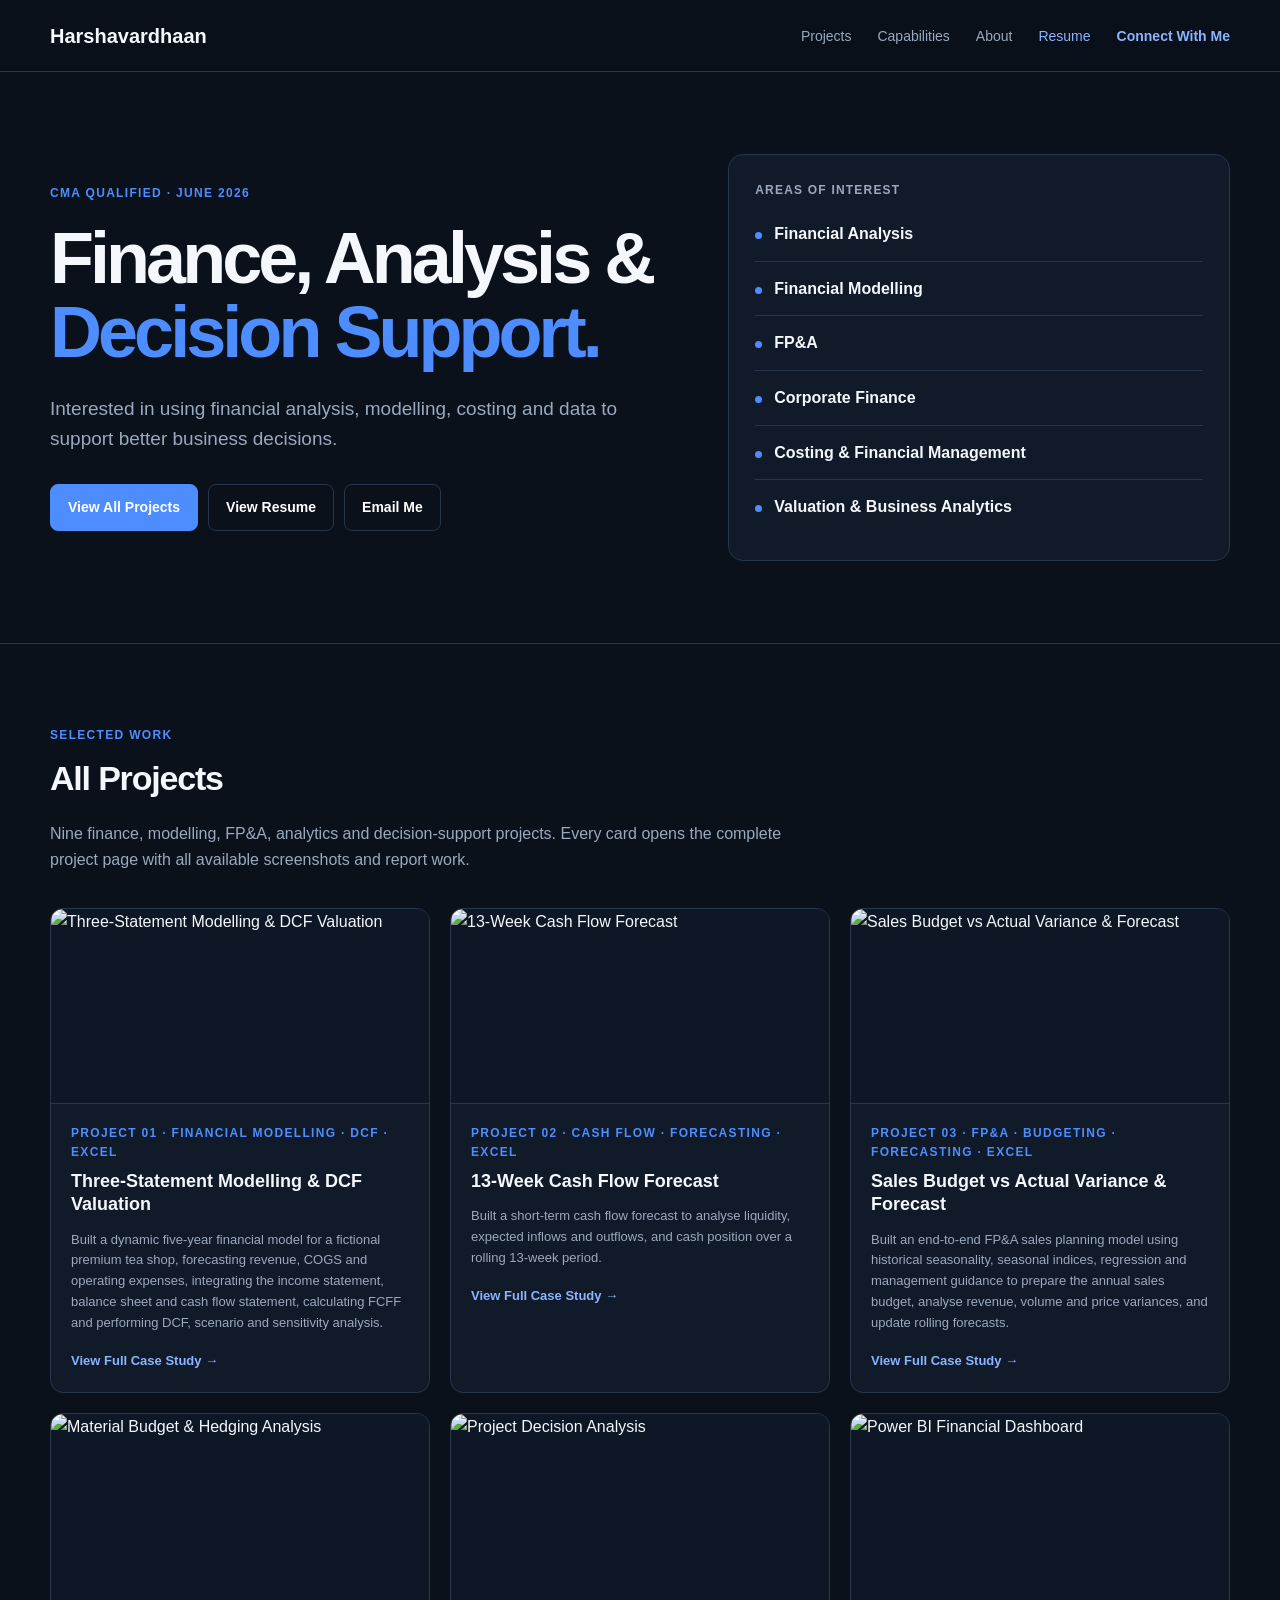
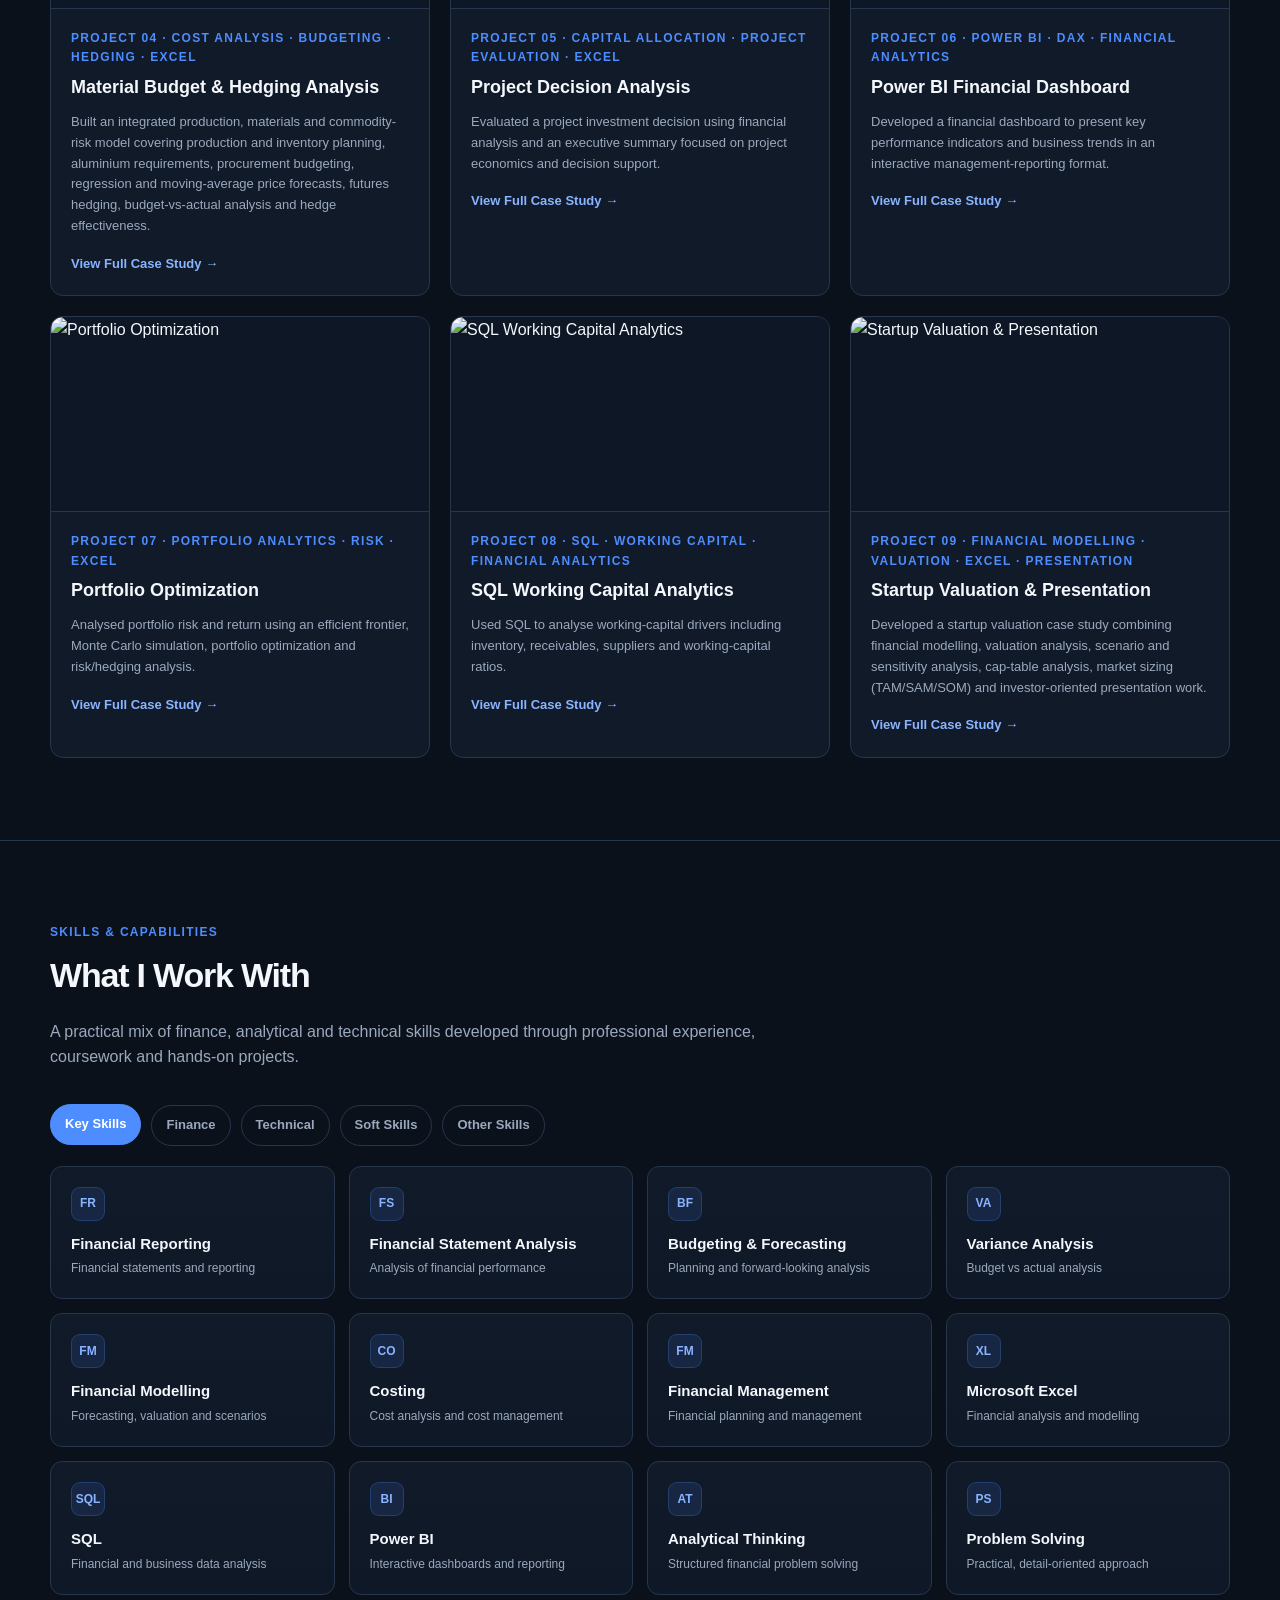
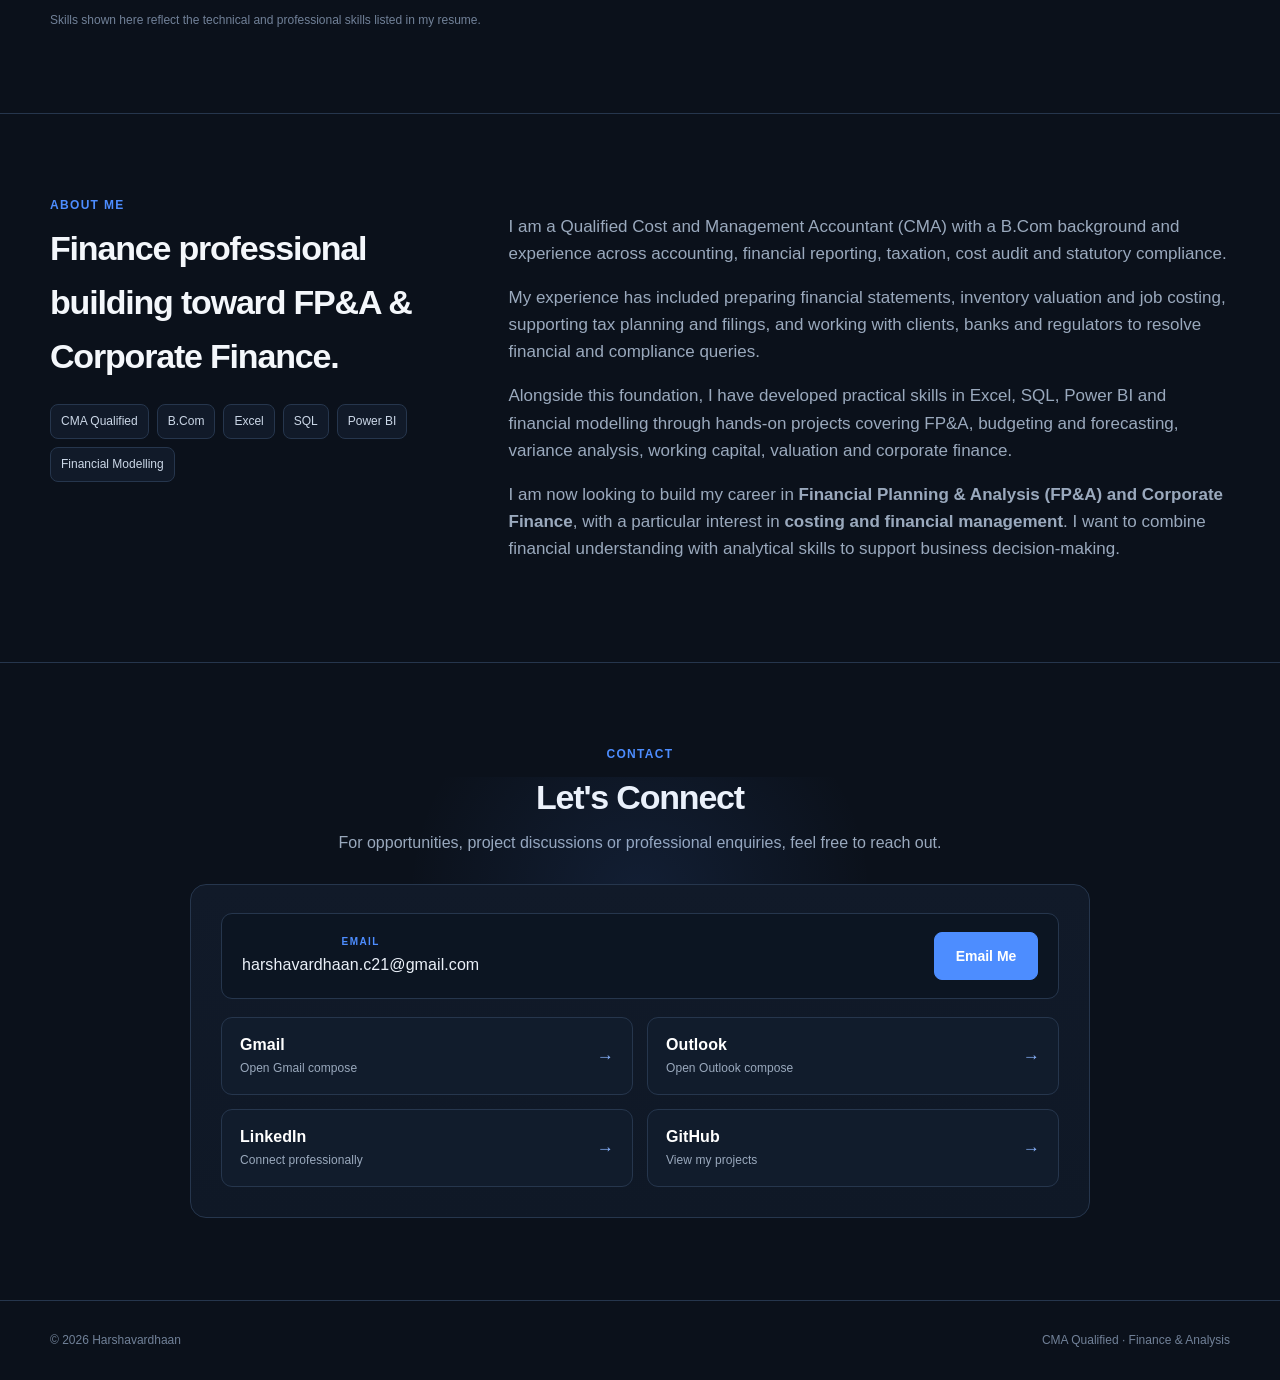
==== index(2).html @ b96b223d "Add files via upload" ====
<!doctype html><html lang="en"><head><meta charset="utf-8"><meta name="viewport" content="width=device-width,initial-scale=1"><title>Harshavardhaan | Finance & Analysis Portfolio</title>
<style>
:root{--bg:#0b111b;--surface:#111a29;--border:#26364d;--text:#f4f7fb;--muted:#9aa9bd;--blue:#4d8dff;--blue2:#8ab4ff}
*{box-sizing:border-box}html{scroll-behavior:smooth}body{margin:0;background:var(--bg);color:var(--text);font-family:Inter,Segoe UI,Arial,sans-serif;line-height:1.6}a{color:inherit;text-decoration:none}button{font:inherit}
.container{width:min(1180px,calc(100% - 42px));margin:auto}.navbar{height:72px;border-bottom:1px solid var(--border);position:sticky;top:0;background:rgba(11,17,27,.96);backdrop-filter:blur(14px);z-index:50}.nav{height:72px;display:flex;align-items:center;justify-content:space-between}.brand{font-weight:800;font-size:20px}.navlinks{display:flex;gap:26px;color:var(--muted);font-size:14px;align-items:center}.navlinks a:hover{color:#fff}.resume{color:var(--blue2)!important}
.hero{padding:100px 0 90px;border-bottom:1px solid var(--border)}.hero-grid{display:grid;grid-template-columns:1.1fr .9fr;gap:65px;align-items:center}.eyebrow,.kicker{color:var(--blue);font-size:12px;font-weight:800;letter-spacing:.11em;text-transform:uppercase}h1{font-size:clamp(44px,6vw,72px);line-height:1.03;letter-spacing:-.055em;margin:18px 0 24px}h1 span{color:var(--blue)}.lead{font-size:19px;color:var(--muted);max-width:700px}.actions{display:flex;gap:10px;flex-wrap:wrap;margin-top:30px}.btn{display:inline-block;padding:11px 17px;border:1px solid var(--border);border-radius:8px;font-size:14px;font-weight:750;background:transparent;color:#fff}.btn.primary{background:var(--blue);border-color:var(--blue)}
.focus-panel{background:var(--surface);border:1px solid var(--border);border-radius:15px;padding:26px}.panel-title{font-size:12px;color:var(--muted);letter-spacing:.1em;text-transform:uppercase;font-weight:800;margin-bottom:7px}.focus{padding:14px 0;border-bottom:1px solid var(--border);font-weight:700}.focus:last-child{border-bottom:0}.dot{display:inline-block;width:7px;height:7px;border-radius:50%;background:var(--blue);margin-right:12px}
section:not(.case){padding:82px 0;border-bottom:1px solid var(--border)}.section-head{margin-bottom:35px}.section-title{font-size:34px;letter-spacing:-.035em;margin:6px 0}.section-desc{color:var(--muted);max-width:780px}.project-grid{display:grid;grid-template-columns:repeat(3,1fr);gap:20px}.card{background:var(--surface);border:1px solid var(--border);border-radius:13px;overflow:hidden;cursor:pointer;transition:.2s}.card:hover{transform:translateY(-4px);border-color:#385477}.thumb{height:195px;background:#0e1725;overflow:hidden;border-bottom:1px solid var(--border)}.thumb img{width:100%;height:100%;object-fit:cover;display:block}.cardbody{padding:20px}.card h3{font-size:18px;line-height:1.3;margin:8px 0}.card p{font-size:13px;color:var(--muted);min-height:62px}.card span{font-size:13px;color:var(--blue2);font-weight:750}
.cap-grid{display:grid;grid-template-columns:repeat(4,1fr);gap:12px}.cap{background:var(--surface);border:1px solid var(--border);padding:20px;border-radius:10px}.cap span{display:block;color:var(--muted);font-size:13px;margin-top:5px}.about{display:grid;grid-template-columns:.7fr 1.3fr;gap:70px}.about-copy{color:var(--muted);font-size:17px}.badges{display:flex;gap:8px;flex-wrap:wrap;margin-top:20px}.badge{border:1px solid var(--border);background:var(--surface);padding:7px 10px;border-radius:8px;font-size:12px;color:#cbd7e7}.contact{text-align:center}.contact .section-desc{margin:auto}.contact .actions{justify-content:center}footer{padding:30px 0;color:#718198;font-size:12px}.footer{display:flex;justify-content:space-between}
.case{display:none;padding:70px 0 100px;border-bottom:1px solid var(--border)}.case.show{display:block}.back{background:none;border:0;color:var(--blue2);font-weight:750;cursor:pointer;padding:0;margin-bottom:25px}.case h1{font-size:54px;max-width:900px}.caselead{font-size:18px;color:var(--muted);max-width:850px;margin-bottom:45px}.gallery{display:grid;grid-template-columns:repeat(2,1fr);gap:18px}figure{margin:0;background:var(--surface);border:1px solid var(--border);border-radius:12px;overflow:hidden}figure img{width:100%;height:420px;object-fit:contain;display:block;background:#0e1725;cursor:zoom-in;transition:transform .2s ease}figure:hover img{transform:scale(1.015)}figcaption{padding:10px 14px;color:var(--muted);font-size:12px}.report{margin-top:60px;padding-top:45px;border-top:1px solid var(--border)}.report h2{margin-top:6px}.report iframe{width:100%;height:720px;border:1px solid var(--border);border-radius:12px;background:#fff;margin:15px 0}.image-lightbox{position:fixed;inset:0;background:rgba(0,0,0,.92);display:none;z-index:200;padding:35px;align-items:center;justify-content:center;cursor:zoom-out}.image-lightbox.show{display:flex}.image-lightbox img{max-width:94vw;max-height:90vh;width:auto;height:auto;object-fit:contain;border-radius:8px;box-shadow:0 20px 80px rgba(0,0,0,.5);cursor:default}.image-lightbox .lightbox-close{position:absolute;right:24px;top:18px;width:42px;height:42px;border:1px solid #52627a;background:#111a29;color:#fff;border-radius:50%;font-size:25px;line-height:1;cursor:pointer}.image-lightbox .lightbox-caption{position:absolute;left:50%;bottom:16px;transform:translateX(-50%);color:#cbd7e7;font-size:13px;background:rgba(17,26,41,.9);padding:7px 12px;border-radius:7px;border:1px solid #26364d;max-width:80vw;text-align:center}.resume-panel{position:fixed;inset:0;background:rgba(0,0,0,.82);display:none;z-index:100;padding:30px}.resume-panel.show{display:flex;align-items:center;justify-content:center}.resume-box{width:min(1000px,96vw);height:92vh;background:#fff;border-radius:12px;overflow:hidden;position:relative}.resume-box iframe{width:100%;height:100%;border:0}.close{position:absolute;right:10px;top:8px;z-index:2;border:0;background:#111;color:#fff;border-radius:50%;width:34px;height:34px;cursor:pointer}
@media(max-width:900px){.hero-grid,.about{grid-template-columns:1fr}.project-grid{grid-template-columns:1fr 1fr}.cap-grid{grid-template-columns:1fr 1fr}.navlinks{gap:13px;font-size:12px}}@media(max-width:600px){.project-grid,.gallery{grid-template-columns:1fr}.cap-grid{grid-template-columns:1fr 1fr}.navlinks{display:none}h1,.case h1{font-size:43px}.hero{padding:70px 0}figure img{height:300px}}

.github-project-link{display:inline-flex;align-items:center;gap:9px;margin-top:22px;padding:11px 17px;border:1px solid #2f81f7;border-radius:8px;color:#58a6ff;text-decoration:none;font-weight:650;font-size:14px;transition:.2s ease}
.github-project-link:hover{background:#13233b;border-color:#58a6ff;color:#fff;transform:translateY(-1px)}
.github-project-link svg{width:17px;height:17px;fill:currentColor}

/* ===== Enhanced Skills & Contact UI ===== */
.capability-wrap{margin-top:28px}
.skill-tabs{display:flex;flex-wrap:wrap;gap:10px;margin-bottom:20px}
.skill-tab{appearance:none;border:1px solid var(--border);background:transparent;color:var(--muted);padding:9px 14px;border-radius:999px;font-size:13px;font-weight:750;cursor:pointer;transition:all .2s ease}
.skill-tab:hover,.skill-tab.active{background:var(--blue);border-color:var(--blue);color:#fff;transform:translateY(-1px)}
.skill-grid{display:grid;grid-template-columns:repeat(4,1fr);gap:14px}
.skill-card{background:linear-gradient(180deg,#111a29,#0f1826);border:1px solid var(--border);border-radius:12px;padding:20px;min-height:118px;transition:transform .2s ease,border-color .2s ease,box-shadow .2s ease}
.skill-card:hover{transform:translateY(-4px);border-color:#3c6090;box-shadow:0 12px 28px rgba(0,0,0,.18)}
.skill-card .skill-icon{width:34px;height:34px;display:grid;place-items:center;border-radius:9px;background:rgba(77,141,255,.12);border:1px solid rgba(77,141,255,.24);color:var(--blue2);font-size:12px;font-weight:850;margin-bottom:14px}
.skill-card strong{display:block;font-size:15px;line-height:1.25}
.skill-card span{display:block;color:var(--muted);font-size:12px;margin-top:6px}
.skill-card.hidden{display:none}
.capability-note{margin-top:16px;color:#718198;font-size:12px}

.contact-section{position:relative;overflow:hidden}
.contact-section:before{content:"";position:absolute;inset:18% 25% auto;height:240px;background:radial-gradient(circle,rgba(77,141,255,.11),transparent 68%);pointer-events:none}
.contact-panel{position:relative;max-width:900px;margin:28px auto 0;background:linear-gradient(180deg,#111a29,#0f1826);border:1px solid var(--border);border-radius:16px;padding:30px}
.contact-email{display:flex;align-items:center;justify-content:space-between;gap:20px;padding:17px 18px;background:#0c1522;border:1px solid var(--border);border-radius:11px;margin-bottom:18px}
.contact-email .label{font-size:11px;letter-spacing:.1em;text-transform:uppercase;color:var(--blue);font-weight:800}
.contact-email .address{font-size:15px;color:#eaf0f8;margin-top:3px}
.contact-actions{display:grid;grid-template-columns:repeat(2,1fr);gap:14px}
.contact-action{display:flex;align-items:center;justify-content:space-between;gap:10px;padding:15px 16px;border:1px solid var(--border);border-radius:11px;background:#111c2c;color:#fff;transition:all .2s ease}
.contact-action:hover{border-color:#4b6f9f;transform:translateY(-2px);background:#142136}
.contact-action small{display:block;color:var(--muted);font-size:11px;margin-top:2px}
.contact-action .arrow{color:var(--blue2);font-weight:800}
@media(max-width:900px){.skill-grid{grid-template-columns:repeat(2,1fr)}.contact-actions{grid-template-columns:1fr 1fr}}
@media(max-width:600px){.skill-grid{grid-template-columns:1fr 1fr}.contact-panel{padding:20px}.contact-email{display:block}.contact-actions{grid-template-columns:1fr}}


.navlinks a{white-space:nowrap}
.navlinks a:not(.resume):hover{color:var(--blue2)}
</style><style>
.connect-nav{color:var(--blue2)!important;font-weight:750!important}
#contact{scroll-margin-top:100px}
</style><style id="contact-neat-format">
/* Contact section — typography and spacing refinement only */
.contact-panel{max-width:900px;padding:28px 30px 30px}
.contact-email{padding:18px 20px;min-height:72px}
.contact-email>div:first-child{min-width:0}
.contact-email .label{font-size:10px;line-height:1.2;letter-spacing:.14em;margin-bottom:5px}
.contact-email .address{font-size:16px;line-height:1.45;font-weight:500;letter-spacing:.005em;white-space:nowrap}
.contact-email .btn{flex:0 0 auto;min-width:104px;text-align:center;padding:12px 18px}
.contact-actions{gap:14px}
.contact-action{min-height:78px;padding:16px 18px}
.contact-action>div:first-child{display:flex;flex-direction:column;align-items:flex-start;justify-content:center;min-width:0}
.contact-action strong{font-size:16px;line-height:1.3;letter-spacing:.005em}
.contact-action small{font-size:12px;line-height:1.45;margin-top:5px;letter-spacing:.005em}
.contact-action .arrow{font-size:17px;line-height:1;margin-left:12px}
@media(max-width:600px){
  .contact-panel{padding:20px}
  .contact-email .address{white-space:normal;overflow-wrap:anywhere}
  .contact-email .btn{margin-top:14px}
}
</style>
</head><body>
<div id="home"><header class="navbar"><div class="container nav"><a class="brand" href="#top">Harshavardhaan</a><nav class="navlinks"><a href="#projects">Projects</a><a href="#capabilities">Capabilities</a><a href="#about">About</a><a href="assets/resume/Harshavardhaan_Resume.pdf" target="_blank" rel="noopener noreferrer" class="resume">Resume</a><a href="#contact" class="connect-nav">Connect With Me</a></nav></div></header>
<main id="top"><section class="hero"><div class="container hero-grid"><div><div class="eyebrow">CMA Qualified · June 2026</div><h1>Finance, Analysis &amp;<br><span>Decision Support.</span></h1><p class="lead">Interested in using financial analysis, modelling, costing and data to support better business decisions.</p><div class="actions"><a class="btn primary" href="#projects">View All Projects</a><a class="btn" href="assets/resume/Harshavardhaan_Resume.pdf" target="_blank" rel="noopener noreferrer">View Resume</a><a class="btn" href="mailto:harshavardhaan.c21@gmail.com">Email Me</a></div></div><aside class="focus-panel"><div class="panel-title">Areas of Interest</div><div class="focus"><span class="dot"></span>Financial Analysis</div><div class="focus"><span class="dot"></span>Financial Modelling</div><div class="focus"><span class="dot"></span>FP&amp;A</div><div class="focus"><span class="dot"></span>Corporate Finance</div><div class="focus"><span class="dot"></span>Costing &amp; Financial Management</div><div class="focus"><span class="dot"></span>Valuation &amp; Business Analytics</div></aside></div></section>
<section id="projects"><div class="container"><div class="section-head"><div class="kicker">Selected Work</div><h2 class="section-title">All Projects</h2><p class="section-desc">Nine finance, modelling, FP&amp;A, analytics and decision-support projects. Every card opens the complete project page with all available screenshots and report work.</p></div><div class="project-grid"><article class="card" onclick="openCase('case1')"><div class="thumb"><img src="assets/embedded/asset_01_97ea1ff7e72e826c.png" alt="Three-Statement Modelling &amp; DCF Valuation"></div><div class="cardbody"><div class="kicker">Project 01 · Financial Modelling · DCF · Excel</div><h3>Three-Statement Modelling &amp; DCF Valuation</h3><p>Built a dynamic five-year financial model for a fictional premium tea shop, forecasting revenue, COGS and operating expenses, integrating the income statement, balance sheet and cash flow statement, calculating FCFF and performing DCF, scenario and sensitivity analysis.</p><span>View Full Case Study →</span></div></article><article class="card" onclick="openCase('case2')"><div class="thumb"><img src="assets/embedded/asset_02_c87fad11b47800b9.png" alt="13-Week Cash Flow Forecast"></div><div class="cardbody"><div class="kicker">Project 02 · Cash Flow · Forecasting · Excel</div><h3>13-Week Cash Flow Forecast</h3><p>Built a short-term cash flow forecast to analyse liquidity, expected inflows and outflows, and cash position over a rolling 13-week period.</p><span>View Full Case Study →</span></div></article><article class="card" onclick="openCase('case3')"><div class="thumb"><img src="assets/embedded/asset_03_a9f4c27dec059735.png" alt="Sales Budget vs Actual Variance &amp; Forecast"></div><div class="cardbody"><div class="kicker">Project 03 · FP&amp;A · Budgeting · Forecasting · Excel</div><h3>Sales Budget vs Actual Variance &amp; Forecast</h3><p>Built an end-to-end FP&A sales planning model using historical seasonality, seasonal indices, regression and management guidance to prepare the annual sales budget, analyse revenue, volume and price variances, and update rolling forecasts.</p><span>View Full Case Study →</span></div></article><article class="card" onclick="openCase('case4')"><div class="thumb"><img src="assets/embedded/asset_04_9e5a5103d1373f5e.png" alt="Material Budget &amp; Hedging Analysis"></div><div class="cardbody"><div class="kicker">Project 04 · Cost Analysis · Budgeting · Hedging · Excel</div><h3>Material Budget &amp; Hedging Analysis</h3><p>Built an integrated production, materials and commodity-risk model covering production and inventory planning, aluminium requirements, procurement budgeting, regression and moving-average price forecasts, futures hedging, budget-vs-actual analysis and hedge effectiveness.</p><span>View Full Case Study →</span></div></article><article class="card" onclick="openCase('case5')"><div class="thumb"><img src="assets/embedded/asset_05_f021d1ae637d5143.png" alt="Project Decision Analysis"></div><div class="cardbody"><div class="kicker">Project 05 · Capital Allocation · Project Evaluation · Excel</div><h3>Project Decision Analysis</h3><p>Evaluated a project investment decision using financial analysis and an executive summary focused on project economics and decision support.</p><span>View Full Case Study →</span></div></article><article class="card" onclick="openCase('case6')"><div class="thumb"><img src="assets/embedded/asset_06_294e83fc298cd703.png" alt="Power BI Financial Dashboard"></div><div class="cardbody"><div class="kicker">Project 06 · Power BI · DAX · Financial Analytics</div><h3>Power BI Financial Dashboard</h3><p>Developed a financial dashboard to present key performance indicators and business trends in an interactive management-reporting format.</p><span>View Full Case Study →</span></div></article><article class="card" onclick="openCase('case7')"><div class="thumb"><img src="assets/embedded/asset_07_5998bd52341b9d4f.png" alt="Portfolio Optimization"></div><div class="cardbody"><div class="kicker">Project 07 · Portfolio Analytics · Risk · Excel</div><h3>Portfolio Optimization</h3><p>Analysed portfolio risk and return using an efficient frontier, Monte Carlo simulation, portfolio optimization and risk/hedging analysis.</p><span>View Full Case Study →</span></div></article><article class="card" onclick="openCase('case8')"><div class="thumb"><img src="assets/embedded/asset_08_a1e9b94d81a77768.png" alt="SQL Working Capital Analytics"></div><div class="cardbody"><div class="kicker">Project 08 · SQL · Working Capital · Financial Analytics</div><h3>SQL Working Capital Analytics</h3><p>Used SQL to analyse working-capital drivers including inventory, receivables, suppliers and working-capital ratios.</p><span>View Full Case Study →</span></div></article><article class="card" onclick="openCase('case9')"><div class="thumb"><img src="assets/embedded/asset_09_d7c3d1515a8d271f.png" alt="Startup Valuation &amp; Presentation"></div><div class="cardbody"><div class="kicker">Project 09 · Financial Modelling · Valuation · Excel · Presentation</div><h3>Startup Valuation &amp; Presentation</h3><p>Developed a startup valuation case study combining financial modelling, valuation analysis, scenario and sensitivity analysis, cap-table analysis, market sizing (TAM/SAM/SOM) and investor-oriented presentation work.</p><span>View Full Case Study →</span></div></article></div></div></section>
<section id="capabilities">
<div class="container">
  <div class="section-head">
    <div class="kicker">Skills &amp; Capabilities</div>
    <h2 class="section-title">What I Work With</h2>
    <p class="section-desc">A practical mix of finance, analytical and technical skills developed through professional experience, coursework and hands-on projects.</p>
  </div>
  <div class="capability-wrap">
    <div class="skill-tabs" role="tablist" aria-label="Skill categories">
      <button class="skill-tab active" type="button" data-filter="key" aria-selected="true">Key Skills</button>
      <button class="skill-tab" type="button" data-filter="finance" aria-selected="false">Finance</button>
      <button class="skill-tab" type="button" data-filter="technical" aria-selected="false">Technical</button>
      <button class="skill-tab" type="button" data-filter="soft" aria-selected="false">Soft Skills</button>
      <button class="skill-tab" type="button" data-filter="other" aria-selected="false">Other Skills</button>
    </div>
    <div class="skill-grid" id="skillGrid">
      <article class="skill-card" data-category="finance" data-key="true"><div class="skill-icon">FR</div><strong>Financial Reporting</strong><span>Financial statements and reporting</span></article>
      <article class="skill-card" data-category="finance" data-key="true"><div class="skill-icon">FS</div><strong>Financial Statement Analysis</strong><span>Analysis of financial performance</span></article>
      <article class="skill-card" data-category="finance" data-key="true"><div class="skill-icon">BF</div><strong>Budgeting &amp; Forecasting</strong><span>Planning and forward-looking analysis</span></article>
      <article class="skill-card" data-category="finance" data-key="true"><div class="skill-icon">VA</div><strong>Variance Analysis</strong><span>Budget vs actual analysis</span></article>
      <article class="skill-card" data-category="finance" data-key="true"><div class="skill-icon">FM</div><strong>Financial Modelling</strong><span>Forecasting, valuation and scenarios</span></article>
      <article class="skill-card" data-category="finance" data-key="true"><div class="skill-icon">CO</div><strong>Costing</strong><span>Cost analysis and cost management</span></article>
      <article class="skill-card" data-category="finance" data-key="true"><div class="skill-icon">FM</div><strong>Financial Management</strong><span>Financial planning and management</span></article>
      <article class="skill-card" data-category="other"><div class="skill-icon">TX</div><strong>Taxation</strong><span>Tax preparation and compliance support</span></article>
      <article class="skill-card" data-category="other"><div class="skill-icon">AU</div><strong>Audit</strong><span>Audit and compliance support</span></article>
      <article class="skill-card" data-category="technical" data-key="true"><div class="skill-icon">XL</div><strong>Microsoft Excel</strong><span>Financial analysis and modelling</span></article>
      <article class="skill-card" data-category="technical" data-key="true"><div class="skill-icon">SQL</div><strong>SQL</strong><span>Financial and business data analysis</span></article>
      <article class="skill-card" data-category="technical" data-key="true"><div class="skill-icon">BI</div><strong>Power BI</strong><span>Interactive dashboards and reporting</span></article>
      <article class="skill-card" data-category="soft" data-key="true"><div class="skill-icon">AT</div><strong>Analytical Thinking</strong><span>Structured financial problem solving</span></article>
      <article class="skill-card" data-category="soft" data-key="true"><div class="skill-icon">PS</div><strong>Problem Solving</strong><span>Practical, detail-oriented approach</span></article>
      <article class="skill-card" data-category="soft"><div class="skill-icon">AD</div><strong>Attention to Detail</strong><span>Accuracy across financial work</span></article>
      <article class="skill-card" data-category="soft"><div class="skill-icon">BC</div><strong>Business Communication</strong><span>Clear professional communication</span></article>
      <article class="skill-card" data-category="other"><div class="skill-icon">TP</div><strong>Tally Prime</strong><span>Accounting and financial records</span></article>
    </div>
    <div class="capability-note">Skills shown here reflect the technical and professional skills listed in my resume.</div>
  </div>
</div>
</section>
<section id="about"><div class="container about">
<div>
  <div class="kicker">About Me</div>
  <h2 class="section-title">Finance professional building toward FP&amp;A &amp; Corporate Finance.</h2>
  <div class="badges">
    <span class="badge">CMA Qualified</span>
    <span class="badge">B.Com</span>
    <span class="badge">Excel</span>
    <span class="badge">SQL</span>
    <span class="badge">Power BI</span>
    <span class="badge">Financial Modelling</span>
  </div>
</div>
<div class="about-copy">
  <p>I am a Qualified Cost and Management Accountant (CMA) with a B.Com background and experience across accounting, financial reporting, taxation, cost audit and statutory compliance.</p>
  <p>My experience has included preparing financial statements, inventory valuation and job costing, supporting tax planning and filings, and working with clients, banks and regulators to resolve financial and compliance queries.</p>
  <p>Alongside this foundation, I have developed practical skills in Excel, SQL, Power BI and financial modelling through hands-on projects covering FP&amp;A, budgeting and forecasting, variance analysis, working capital, valuation and corporate finance.</p>
  <p>I am now looking to build my career in <strong>Financial Planning &amp; Analysis (FP&amp;A) and Corporate Finance</strong>, with a particular interest in <strong>costing and financial management</strong>. I want to combine financial understanding with analytical skills to support business decision-making.</p>
</div>
</div></section>
<section class="contact contact-section" id="contact">
<div class="container">
  <div class="eyebrow">Contact</div>
  <h2 class="section-title">Let's Connect</h2>
  <p class="section-desc">For opportunities, project discussions or professional enquiries, feel free to reach out.</p>
  <div class="contact-panel">
    <div class="contact-email">
      <div>
        <div class="label">Email</div>
        <div class="address">harshavardhaan.c21@gmail.com</div>
      </div>
      <a class="btn primary" href="mailto:harshavardhaan.c21@gmail.com">Email Me</a>
    </div>
    <div class="contact-actions">
      <a class="contact-action" href="https://mail.google.com/mail/?view=cm&amp;fs=1&amp;to=harshavardhaan.c21@gmail.com" target="_blank" rel="noopener noreferrer"><div><strong>Gmail</strong><small>Open Gmail compose</small></div><span class="arrow">→</span></a>
      <a class="contact-action" href="https://outlook.office.com/mail/deeplink/compose?to=harshavardhaan.c21@gmail.com" target="_blank" rel="noopener noreferrer"><div><strong>Outlook</strong><small>Open Outlook compose</small></div><span class="arrow">→</span></a>
      <a class="contact-action" href="https://www.linkedin.com/in/harshavardhaan-c-199102291/" target="_blank" rel="noopener noreferrer"><div><strong>LinkedIn</strong><small>Connect professionally</small></div><span class="arrow">→</span></a><a class="contact-action" href="https://github.com/harshavardhaan-finance" target="_blank" rel="noopener noreferrer"><div><strong>GitHub</strong><small>View my projects</small></div><span class="arrow">→</span></a>
    </div>
  </div>
</div>
</section></main><footer><div class="container footer"><span>© 2026 Harshavardhaan</span><span>CMA Qualified · Finance &amp; Analysis</span></div></footer></div>
<section id="case1" class="case"><div class="container"><button class="back" onclick="closeCase()">← Back to all projects</button><div class="eyebrow">Project 01 · Financial Modelling · DCF · Excel</div><h1>Three-Statement Modelling &amp; DCF Valuation</h1><p class="caselead">Built a dynamic five-year financial model for a fictional premium tea shop. The model forecasts revenue, COGS and operating expenses, integrates the Income Statement, Balance Sheet and Cash Flow Statement, calculates FCFF, and performs DCF valuation with scenario and sensitivity analysis.</p>
<a class="github-project-link" href="https://github.com/harshavardhaan-finance/financial-modeling-business-valuation" target="_blank" rel="noopener noreferrer" aria-label="View full project on GitHub"><svg viewBox="0 0 16 16" aria-hidden="true"><path d="M8 0C3.58 0 0 3.64 0 8.13c0 3.59 2.29 6.63 5.47 7.7.4.08.55-.18.55-.39v-1.5c-2.23.5-2.7-1.1-2.7-1.1-.36-.95-.89-1.2-.89-1.2-.73-.51.06-.5.06-.5.8.06 1.22.85 1.22.85.72 1.27 1.89.9 2.35.69.07-.53.28-.9.51-1.11-1.78-.21-3.65-.91-3.65-4.04 0-.89.31-1.61.82-2.18-.08-.21-.36-1.04.08-2.16 0 0 .67-.22 2.2.83A7.43 7.43 0 0 1 8 3.76c.68 0 1.37.1 2.01.3 1.53-1.05 2.2-.83 2.2-.83.44 1.12.16 1.95.08 2.16.51.57.82 1.29.82 2.18 0 3.14-1.87 3.83-3.66 4.04.29.26.54.77.54 1.55v2.3c0 .22.14.48.55.39A8.14 8.14 0 0 0 16 8.13C16 3.64 12.42 0 8 0z"/></svg><span>Click here to view the full project on GitHub</span></a><div class="gallery"><figure><img src="assets/embedded/asset_01_97ea1ff7e72e826c.png" alt="Three-Statement Modelling &amp; DCF Valuation output 1"><figcaption>Output 1</figcaption></figure></div><div class="report"><div class="eyebrow">Report Output</div><h2>Project Report</h2><iframe src="assets/embedded/asset_01_aa727eaaae4c505e.pdf" title="Project report"></iframe><a class="btn" href="assets/embedded/asset_01_aa727eaaae4c505e.pdf" target="_blank">Open Full PDF ↗</a></div></div></section><section id="case2" class="case"><div class="container"><button class="back" onclick="closeCase()">← Back to all projects</button><div class="eyebrow">Project 02 · Cash Flow · Forecasting · Excel</div><h1>13-Week Cash Flow Forecast</h1><p class="caselead">Built a dynamic 13-week rolling cash forecast from raw financial data by mapping collections and payments to due-date weeks, calculating inflows, outflows, net cash flow and ending cash, and assessing cash-buffer availability and weekly surplus or deficit.</p>
<a class="github-project-link" href="https://github.com/harshavardhaan-finance/13-week-cash-flow-forecast" target="_blank" rel="noopener noreferrer" aria-label="View full project on GitHub"><svg viewBox="0 0 16 16" aria-hidden="true"><path d="M8 0C3.58 0 0 3.64 0 8.13c0 3.59 2.29 6.63 5.47 7.7.4.08.55-.18.55-.39v-1.5c-2.23.5-2.7-1.1-2.7-1.1-.36-.95-.89-1.2-.89-1.2-.73-.51.06-.5.06-.5.8.06 1.22.85 1.22.85.72 1.27 1.89.9 2.35.69.07-.53.28-.9.51-1.11-1.78-.21-3.65-.91-3.65-4.04 0-.89.31-1.61.82-2.18-.08-.21-.36-1.04.08-2.16 0 0 .67-.22 2.2.83A7.43 7.43 0 0 1 8 3.76c.68 0 1.37.1 2.01.3 1.53-1.05 2.2-.83 2.2-.83.44 1.12.16 1.95.08 2.16.51.57.82 1.29.82 2.18 0 3.14-1.87 3.83-3.66 4.04.29.26.54.77.54 1.55v2.3c0 .22.14.48.55.39A8.14 8.14 0 0 0 16 8.13C16 3.64 12.42 0 8 0z"/></svg><span>Click here to view the full project on GitHub</span></a><div class="gallery"><figure><img src="assets/embedded/asset_02_c87fad11b47800b9.png" alt="13-Week Cash Flow Forecast output 1"><figcaption>Output 1</figcaption></figure></div></div></section><section id="case3" class="case"><div class="container"><button class="back" onclick="closeCase()">← Back to all projects</button><div class="eyebrow">Project 03 · FP&amp;A · Budgeting · Forecasting · Excel</div><h1>Sales Budget vs Actual Variance &amp; Forecast</h1><p class="caselead">Built an end-to-end FP&amp;A sales planning model for a fictional consumer-appliances manufacturer, combining historical seasonality, seasonal indices, regression-based forecasting, management guidance, sales-price forecasting, annual budgeting, budget-vs-actual analysis, revenue/volume/price variances and rolling forecasts.</p>
<a class="github-project-link" href="https://github.com/harshavardhaan-finance/sales-budget-forecast-variance-analysis" target="_blank" rel="noopener noreferrer" aria-label="View full project on GitHub"><svg viewBox="0 0 16 16" aria-hidden="true"><path d="M8 0C3.58 0 0 3.64 0 8.13c0 3.59 2.29 6.63 5.47 7.7.4.08.55-.18.55-.39v-1.5c-2.23.5-2.7-1.1-2.7-1.1-.36-.95-.89-1.2-.89-1.2-.73-.51.06-.5.06-.5.8.06 1.22.85 1.22.85.72 1.27 1.89.9 2.35.69.07-.53.28-.9.51-1.11-1.78-.21-3.65-.91-3.65-4.04 0-.89.31-1.61.82-2.18-.08-.21-.36-1.04.08-2.16 0 0 .67-.22 2.2.83A7.43 7.43 0 0 1 8 3.76c.68 0 1.37.1 2.01.3 1.53-1.05 2.2-.83 2.2-.83.44 1.12.16 1.95.08 2.16.51.57.82 1.29.82 2.18 0 3.14-1.87 3.83-3.66 4.04.29.26.54.77.54 1.55v2.3c0 .22.14.48.55.39A8.14 8.14 0 0 0 16 8.13C16 3.64 12.42 0 8 0z"/></svg><span>Click here to view the full project on GitHub</span></a><div class="gallery"><figure><img src="assets/embedded/asset_03_a9f4c27dec059735.png" alt="Sales Budget vs Actual Variance &amp; Forecast output 1"><figcaption>Output 1</figcaption></figure><figure><img src="assets/embedded/asset_10_526b670719c8d183.png" alt="Sales Budget vs Actual Variance &amp; Forecast output 2"><figcaption>Output 2</figcaption></figure><figure><img src="assets/embedded/asset_11_e426f868c418b01e.png" alt="Sales Budget vs Actual Variance &amp; Forecast output 3"><figcaption>Output 3</figcaption></figure><figure><img src="assets/embedded/asset_12_ad5fc63171a75abe.png" alt="Sales Budget vs Actual Variance &amp; Forecast output 4"><figcaption>Output 4</figcaption></figure><figure><img src="assets/embedded/asset_13_347f6e185c93735d.png" alt="Sales Budget vs Actual Variance &amp; Forecast output 5"><figcaption>Output 5</figcaption></figure></div></div></section><section id="case4" class="case"><div class="container"><button class="back" onclick="closeCase()">← Back to all projects</button><div class="eyebrow">Project 04 · Cost Analysis · Budgeting · Hedging · Excel</div><h1>Material Budget &amp; Hedging Analysis</h1><p class="caselead">Built an integrated production, materials and commodity-risk model covering production and inventory planning, aluminium requirements, procurement budgeting, commodity-price forecasting using regression and moving averages, futures hedging, budget-vs-actual analysis and hedge-effectiveness evaluation.</p>
<a class="github-project-link" href="https://github.com/harshavardhaan-finance/production-budget-materials-planning" target="_blank" rel="noopener noreferrer" aria-label="View full project on GitHub"><svg viewBox="0 0 16 16" aria-hidden="true"><path d="M8 0C3.58 0 0 3.64 0 8.13c0 3.59 2.29 6.63 5.47 7.7.4.08.55-.18.55-.39v-1.5c-2.23.5-2.7-1.1-2.7-1.1-.36-.95-.89-1.2-.89-1.2-.73-.51.06-.5.06-.5.8.06 1.22.85 1.22.85.72 1.27 1.89.9 2.35.69.07-.53.28-.9.51-1.11-1.78-.21-3.65-.91-3.65-4.04 0-.89.31-1.61.82-2.18-.08-.21-.36-1.04.08-2.16 0 0 .67-.22 2.2.83A7.43 7.43 0 0 1 8 3.76c.68 0 1.37.1 2.01.3 1.53-1.05 2.2-.83 2.2-.83.44 1.12.16 1.95.08 2.16.51.57.82 1.29.82 2.18 0 3.14-1.87 3.83-3.66 4.04.29.26.54.77.54 1.55v2.3c0 .22.14.48.55.39A8.14 8.14 0 0 0 16 8.13C16 3.64 12.42 0 8 0z"/></svg><span>Click here to view the full project on GitHub</span></a><div class="gallery"><figure><img src="assets/embedded/asset_04_9e5a5103d1373f5e.png" alt="Material Budget &amp; Hedging Analysis output 1"><figcaption>Output 1</figcaption></figure><figure><img src="assets/embedded/asset_14_7886526d065b934b.png" alt="Material Budget &amp; Hedging Analysis output 2"><figcaption>Output 2</figcaption></figure><figure><img src="assets/embedded/asset_15_21650673f41c4aee.png" alt="Material Budget &amp; Hedging Analysis output 3"><figcaption>Output 3</figcaption></figure><figure><img src="assets/embedded/asset_16_abc2e0e883c2d0c4.png" alt="Material Budget &amp; Hedging Analysis output 4"><figcaption>Output 4</figcaption></figure><figure><img src="assets/embedded/asset_17_30b85c10910e544a.png" alt="Material Budget &amp; Hedging Analysis output 5"><figcaption>Output 5</figcaption></figure></div></div></section><section id="case5" class="case"><div class="container"><button class="back" onclick="closeCase()">← Back to all projects</button><div class="eyebrow">Project 05 · Capital Allocation · Project Evaluation · Excel</div><h1>Project Decision Analysis</h1><p class="caselead">Built a utility-scale solar project evaluation model covering integrated capital budgeting and project cash flows, project-level DCF valuation, debt financing structure and DSCR analysis, sensitivity and scenario analysis, and investment-return metrics including NPV, IRR and payback.</p>
<a class="github-project-link" href="https://github.com/harshavardhaan-finance/utility-scale-solar-project-evaluation-finance-model" target="_blank" rel="noopener noreferrer" aria-label="View full project on GitHub"><svg viewBox="0 0 16 16" aria-hidden="true"><path d="M8 0C3.58 0 0 3.64 0 8.13c0 3.59 2.29 6.63 5.47 7.7.4.08.55-.18.55-.39v-1.5c-2.23.5-2.7-1.1-2.7-1.1-.36-.95-.89-1.2-.89-1.2-.73-.51.06-.5.06-.5.8.06 1.22.85 1.22.85.72 1.27 1.89.9 2.35.69.07-.53.28-.9.51-1.11-1.78-.21-3.65-.91-3.65-4.04 0-.89.31-1.61.82-2.18-.08-.21-.36-1.04.08-2.16 0 0 .67-.22 2.2.83A7.43 7.43 0 0 1 8 3.76c.68 0 1.37.1 2.01.3 1.53-1.05 2.2-.83 2.2-.83.44 1.12.16 1.95.08 2.16.51.57.82 1.29.82 2.18 0 3.14-1.87 3.83-3.66 4.04.29.26.54.77.54 1.55v2.3c0 .22.14.48.55.39A8.14 8.14 0 0 0 16 8.13C16 3.64 12.42 0 8 0z"/></svg><span>Click here to view the full project on GitHub</span></a><div class="gallery"><figure><img src="assets/embedded/asset_05_f021d1ae637d5143.png" alt="Project Decision Analysis output 1"><figcaption>Output 1</figcaption></figure></div><div class="report"><div class="eyebrow">Report Output</div><h2>Project Report</h2><iframe src="assets/embedded/asset_02_0367d14909c9f3e8.pdf" title="Project report"></iframe><a class="btn" href="assets/embedded/asset_02_0367d14909c9f3e8.pdf" target="_blank">Open Full PDF ↗</a></div></div></section><section id="case6" class="case"><div class="container"><button class="back" onclick="closeCase()">← Back to all projects</button><div class="eyebrow">Project 06 · Power BI · DAX · Financial Analytics</div><h1>Power BI Financial Dashboard</h1><p class="caselead">Built an interactive Sales &amp; Profitability Analysis dashboard in Power BI using a structured data model and DAX measures to track revenue, quantity sold, average unit price, gross profit, EBITDA and margins, with analysis across customers, products, business units, regions and monthly trends.</p>
<a class="github-project-link" href="https://github.com/harshavardhaan-finance/financial-sales-dashboard-powerbi" target="_blank" rel="noopener noreferrer" aria-label="View full project on GitHub"><svg viewBox="0 0 16 16" aria-hidden="true"><path d="M8 0C3.58 0 0 3.64 0 8.13c0 3.59 2.29 6.63 5.47 7.7.4.08.55-.18.55-.39v-1.5c-2.23.5-2.7-1.1-2.7-1.1-.36-.95-.89-1.2-.89-1.2-.73-.51.06-.5.06-.5.8.06 1.22.85 1.22.85.72 1.27 1.89.9 2.35.69.07-.53.28-.9.51-1.11-1.78-.21-3.65-.91-3.65-4.04 0-.89.31-1.61.82-2.18-.08-.21-.36-1.04.08-2.16 0 0 .67-.22 2.2.83A7.43 7.43 0 0 1 8 3.76c.68 0 1.37.1 2.01.3 1.53-1.05 2.2-.83 2.2-.83.44 1.12.16 1.95.08 2.16.51.57.82 1.29.82 2.18 0 3.14-1.87 3.83-3.66 4.04.29.26.54.77.54 1.55v2.3c0 .22.14.48.55.39A8.14 8.14 0 0 0 16 8.13C16 3.64 12.42 0 8 0z"/></svg><span>Click here to view the full project on GitHub</span></a><div class="gallery"><figure><img src="assets/embedded/asset_06_294e83fc298cd703.png" alt="Power BI Financial Dashboard output 1"><figcaption>Output 1</figcaption></figure></div></div></section><section id="case7" class="case"><div class="container"><button class="back" onclick="closeCase()">← Back to all projects</button><div class="eyebrow">Project 07 · Portfolio Analytics · Risk · Excel</div><h1>Portfolio Optimization</h1><p class="caselead">Analysed portfolio risk and return using Excel-based portfolio optimisation, efficient-frontier analysis, Monte Carlo simulation and risk/hedging analysis.</p>
<a class="github-project-link" href="https://github.com/harshavardhaan-finance/portfolio-optimization-excel" target="_blank" rel="noopener noreferrer" aria-label="View full project on GitHub"><svg viewBox="0 0 16 16" aria-hidden="true"><path d="M8 0C3.58 0 0 3.64 0 8.13c0 3.59 2.29 6.63 5.47 7.7.4.08.55-.18.55-.39v-1.5c-2.23.5-2.7-1.1-2.7-1.1-.36-.95-.89-1.2-.89-1.2-.73-.51.06-.5.06-.5.8.06 1.22.85 1.22.85.72 1.27 1.89.9 2.35.69.07-.53.28-.9.51-1.11-1.78-.21-3.65-.91-3.65-4.04 0-.89.31-1.61.82-2.18-.08-.21-.36-1.04.08-2.16 0 0 .67-.22 2.2.83A7.43 7.43 0 0 1 8 3.76c.68 0 1.37.1 2.01.3 1.53-1.05 2.2-.83 2.2-.83.44 1.12.16 1.95.08 2.16.51.57.82 1.29.82 2.18 0 3.14-1.87 3.83-3.66 4.04.29.26.54.77.54 1.55v2.3c0 .22.14.48.55.39A8.14 8.14 0 0 0 16 8.13C16 3.64 12.42 0 8 0z"/></svg><span>Click here to view the full project on GitHub</span></a><div class="gallery"><figure><img src="assets/embedded/asset_07_5998bd52341b9d4f.png" alt="Portfolio Optimization output 1"><figcaption>Output 1</figcaption></figure><figure><img src="assets/embedded/asset_18_bcccc05144d825da.png" alt="Portfolio Optimization output 2"><figcaption>Output 2</figcaption></figure><figure><img src="assets/embedded/asset_19_659234afbfb51102.png" alt="Portfolio Optimization output 3"><figcaption>Output 3</figcaption></figure><figure><img src="assets/embedded/asset_20_78833087a72fe170.png" alt="Portfolio Optimization output 4"><figcaption>Output 4</figcaption></figure></div></div></section><section id="case8" class="case"><div class="container"><button class="back" onclick="closeCase()">← Back to all projects</button><div class="eyebrow">Project 08 · SQL · Working Capital · Financial Analytics</div><h1>SQL Working Capital Analytics</h1><p class="caselead">Built a SQL-based working-capital analytics suite calculating DSO, DPO, DIO and the Cash Conversion Cycle, with supporting inventory, receivables and payables analysis to evaluate working-capital efficiency.</p>
<a class="github-project-link" href="https://github.com/harshavardhaan-finance/working-capital-analytics" target="_blank" rel="noopener noreferrer" aria-label="View full project on GitHub"><svg viewBox="0 0 16 16" aria-hidden="true"><path d="M8 0C3.58 0 0 3.64 0 8.13c0 3.59 2.29 6.63 5.47 7.7.4.08.55-.18.55-.39v-1.5c-2.23.5-2.7-1.1-2.7-1.1-.36-.95-.89-1.2-.89-1.2-.73-.51.06-.5.06-.5.8.06 1.22.85 1.22.85.72 1.27 1.89.9 2.35.69.07-.53.28-.9.51-1.11-1.78-.21-3.65-.91-3.65-4.04 0-.89.31-1.61.82-2.18-.08-.21-.36-1.04.08-2.16 0 0 .67-.22 2.2.83A7.43 7.43 0 0 1 8 3.76c.68 0 1.37.1 2.01.3 1.53-1.05 2.2-.83 2.2-.83.44 1.12.16 1.95.08 2.16.51.57.82 1.29.82 2.18 0 3.14-1.87 3.83-3.66 4.04.29.26.54.77.54 1.55v2.3c0 .22.14.48.55.39A8.14 8.14 0 0 0 16 8.13C16 3.64 12.42 0 8 0z"/></svg><span>Click here to view the full project on GitHub</span></a><div class="gallery"><figure><img src="assets/embedded/asset_08_a1e9b94d81a77768.png" alt="SQL Working Capital Analytics output 1"><figcaption>Output 1</figcaption></figure><figure><img src="assets/embedded/asset_21_ccd5ab18df82d646.png" alt="SQL Working Capital Analytics output 2"><figcaption>Output 2</figcaption></figure><figure><img src="assets/embedded/asset_22_d59d6f4c63c9795b.png" alt="SQL Working Capital Analytics output 3"><figcaption>Output 3</figcaption></figure><figure><img src="assets/embedded/asset_23_412534948acd2556.png" alt="SQL Working Capital Analytics output 4"><figcaption>Output 4</figcaption></figure></div></div></section><section id="case9" class="case"><div class="container"><button class="back" onclick="closeCase()">← Back to all projects</button><div class="eyebrow">Project 09 · Financial Modelling · Valuation · Excel · Presentation</div><h1>Startup Valuation &amp; Presentation</h1><p class="caselead">Developed a startup valuation case study combining a five-year financial model, DCF and comparable-company valuation, TAM/SAM/SOM market sizing, scenario and sensitivity analysis, cap-table analysis and an investor-facing pitch deck.</p>
<a class="github-project-link" href="https://github.com/harshavardhaan-finance/annapurna-capital-series-b-financial-model" target="_blank" rel="noopener noreferrer" aria-label="View full project on GitHub"><svg viewBox="0 0 16 16" aria-hidden="true"><path d="M8 0C3.58 0 0 3.64 0 8.13c0 3.59 2.29 6.63 5.47 7.7.4.08.55-.18.55-.39v-1.5c-2.23.5-2.7-1.1-2.7-1.1-.36-.95-.89-1.2-.89-1.2-.73-.51.06-.5.06-.5.8.06 1.22.85 1.22.85.72 1.27 1.89.9 2.35.69.07-.53.28-.9.51-1.11-1.78-.21-3.65-.91-3.65-4.04 0-.89.31-1.61.82-2.18-.08-.21-.36-1.04.08-2.16 0 0 .67-.22 2.2.83A7.43 7.43 0 0 1 8 3.76c.68 0 1.37.1 2.01.3 1.53-1.05 2.2-.83 2.2-.83.44 1.12.16 1.95.08 2.16.51.57.82 1.29.82 2.18 0 3.14-1.87 3.83-3.66 4.04.29.26.54.77.54 1.55v2.3c0 .22.14.48.55.39A8.14 8.14 0 0 0 16 8.13C16 3.64 12.42 0 8 0z"/></svg><span>Click here to view the full project on GitHub</span></a><div class="gallery"><figure><img src="assets/embedded/asset_09_d7c3d1515a8d271f.png" alt="Startup Valuation &amp; Presentation output 1"><figcaption>Output 1</figcaption></figure><figure><img src="assets/embedded/asset_24_de34cfe4232e09b5.png" alt="Startup Valuation &amp; Presentation output 2"><figcaption>Output 2</figcaption></figure><figure><img src="assets/embedded/asset_25_6cd0de792110a820.png" alt="Startup Valuation &amp; Presentation output 3"><figcaption>Output 3</figcaption></figure><figure><img src="assets/embedded/asset_26_2b9c99dbc6a3f94a.png" alt="Startup Valuation &amp; Presentation output 4"><figcaption>Output 4</figcaption></figure><figure><img src="assets/embedded/asset_27_17f7cb639bbb8c50.png" alt="Startup Valuation &amp; Presentation output 5"><figcaption>Output 5</figcaption></figure></div></div></section>
<div id="imageLightbox" class="image-lightbox" onclick="closeImage(event)">
<button class="lightbox-close" type="button" onclick="closeImage(event)" aria-label="Close image">×</button>
<img id="lightboxImage" src="" alt="">
<div id="lightboxCaption" class="lightbox-caption"></div>
</div>
<div id="resumePanel" class="resume-panel"><div class="resume-box"><button class="close" onclick="closeResume()">×</button><iframe src="assets/embedded/asset_03_d99e61f53e351e39.pdf" title="Harshavardhaan Resume"></iframe></div></div>
<script>
document.addEventListener('DOMContentLoaded',()=>{
  const tabs=document.querySelectorAll('.skill-tab');
  const cards=document.querySelectorAll('#skillGrid .skill-card');
  const applySkillFilter=(filter)=>{
    tabs.forEach(tab=>{
      const active=tab.dataset.filter===filter;
      tab.classList.toggle('active',active);
      tab.setAttribute('aria-selected',active?'true':'false');
    });
    cards.forEach(card=>{
      const show=filter==='key' ? card.dataset.key==='true' : card.dataset.category===filter;
      card.classList.toggle('hidden',!show);
    });
  };
  tabs.forEach(tab=>tab.addEventListener('click',()=>applySkillFilter(tab.dataset.filter)));
  applySkillFilter('key');
});
function openCase(id){document.getElementById('home').style.display='none';document.querySelectorAll('.case').forEach(x=>x.classList.remove('show'));document.getElementById(id).classList.add('show');window.scrollTo(0,0)}
function closeCase(){document.querySelectorAll('.case').forEach(x=>x.classList.remove('show'));document.getElementById('home').style.display='block';window.scrollTo(0,0)}
function openResume(){document.getElementById('resumePanel').classList.add('show')}
function closeResume(){document.getElementById('resumePanel').classList.remove('show')}
function openImage(img){
  const box=document.getElementById('imageLightbox');
  const full=document.getElementById('lightboxImage');
  const cap=document.getElementById('lightboxCaption');
  full.src=img.currentSrc||img.src;
  full.alt=img.alt||'Project image';
  cap.textContent=img.alt||'';
  box.classList.add('show');
  document.body.style.overflow='hidden';
}
function closeImage(e){
  if(e && e.target && e.target.id==='lightboxImage') return;
  document.getElementById('imageLightbox').classList.remove('show');
  document.body.style.overflow='';
}
document.addEventListener('DOMContentLoaded',()=>{
  document.querySelectorAll('.gallery figure img').forEach(img=>{
    img.addEventListener('click',()=>openImage(img));
  });
  document.addEventListener('keydown',e=>{
    if(e.key==='Escape') closeImage();
  });
});
</script></body></html>
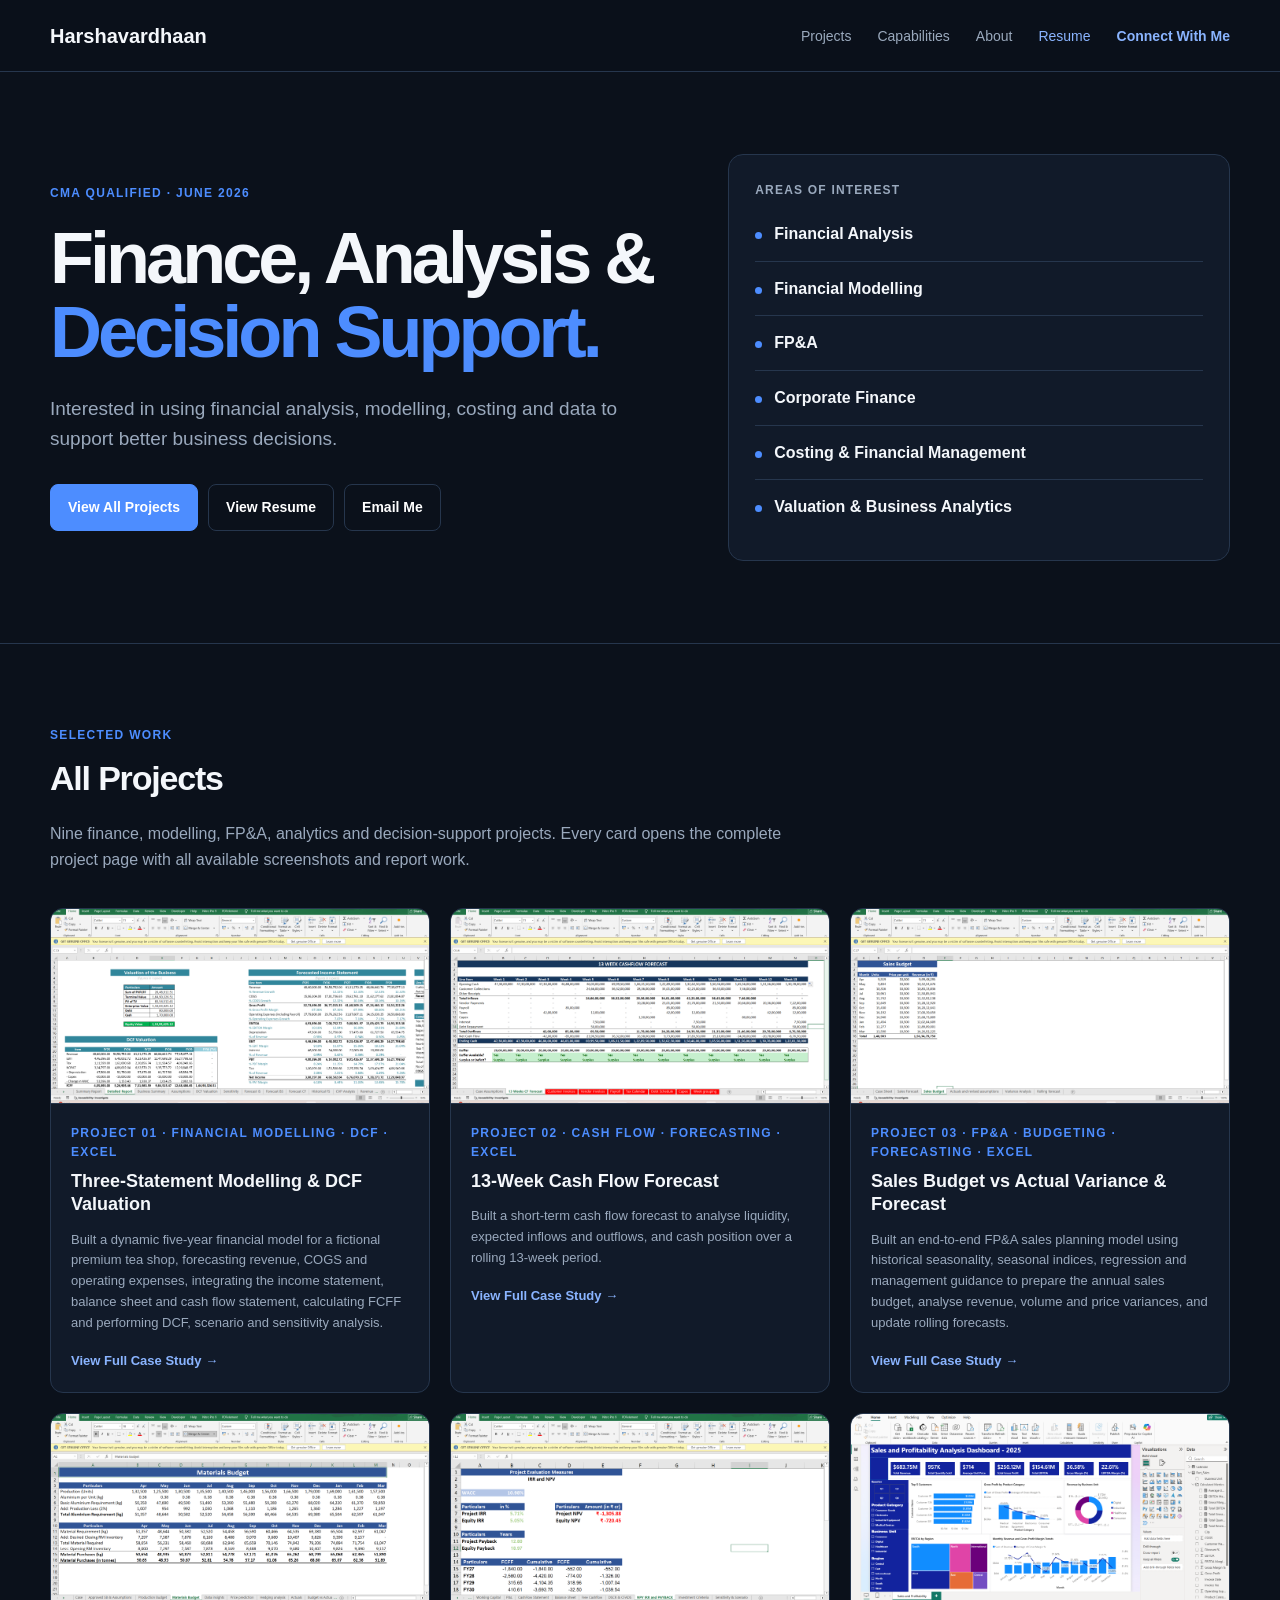
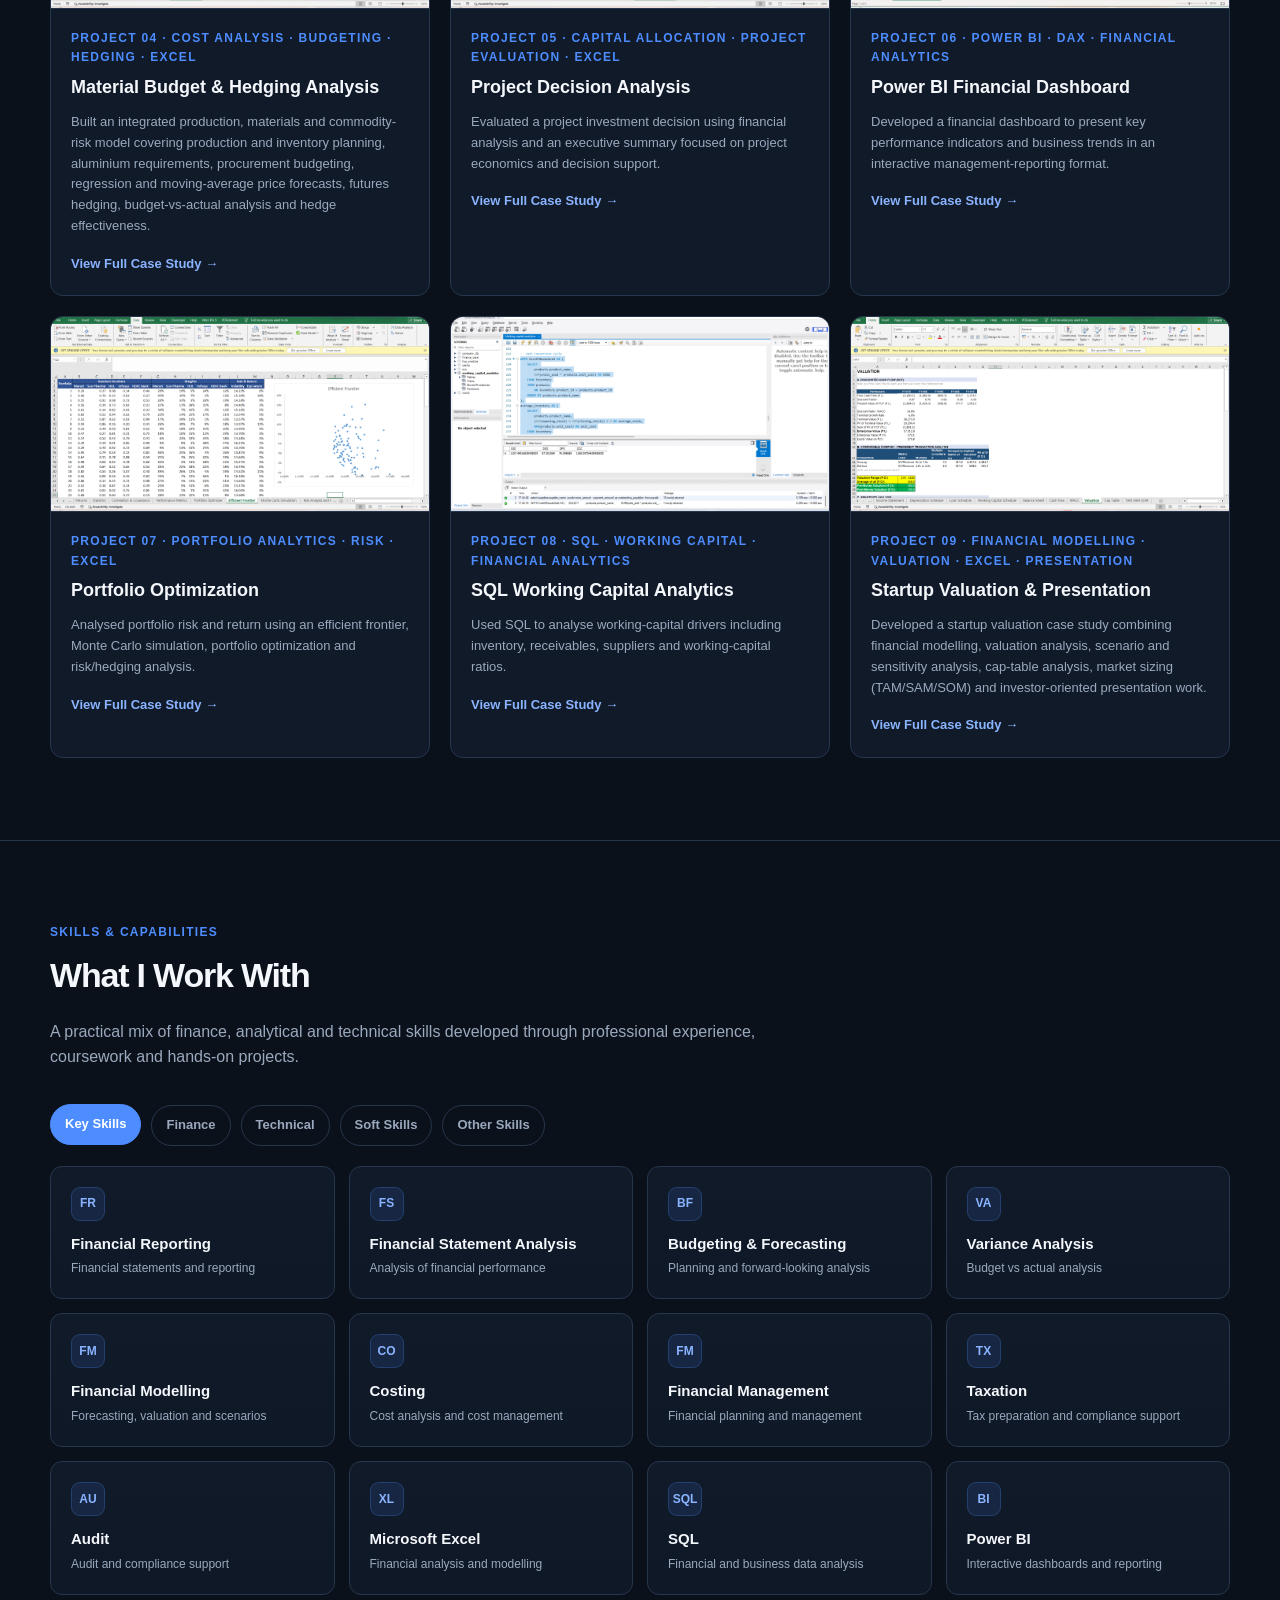
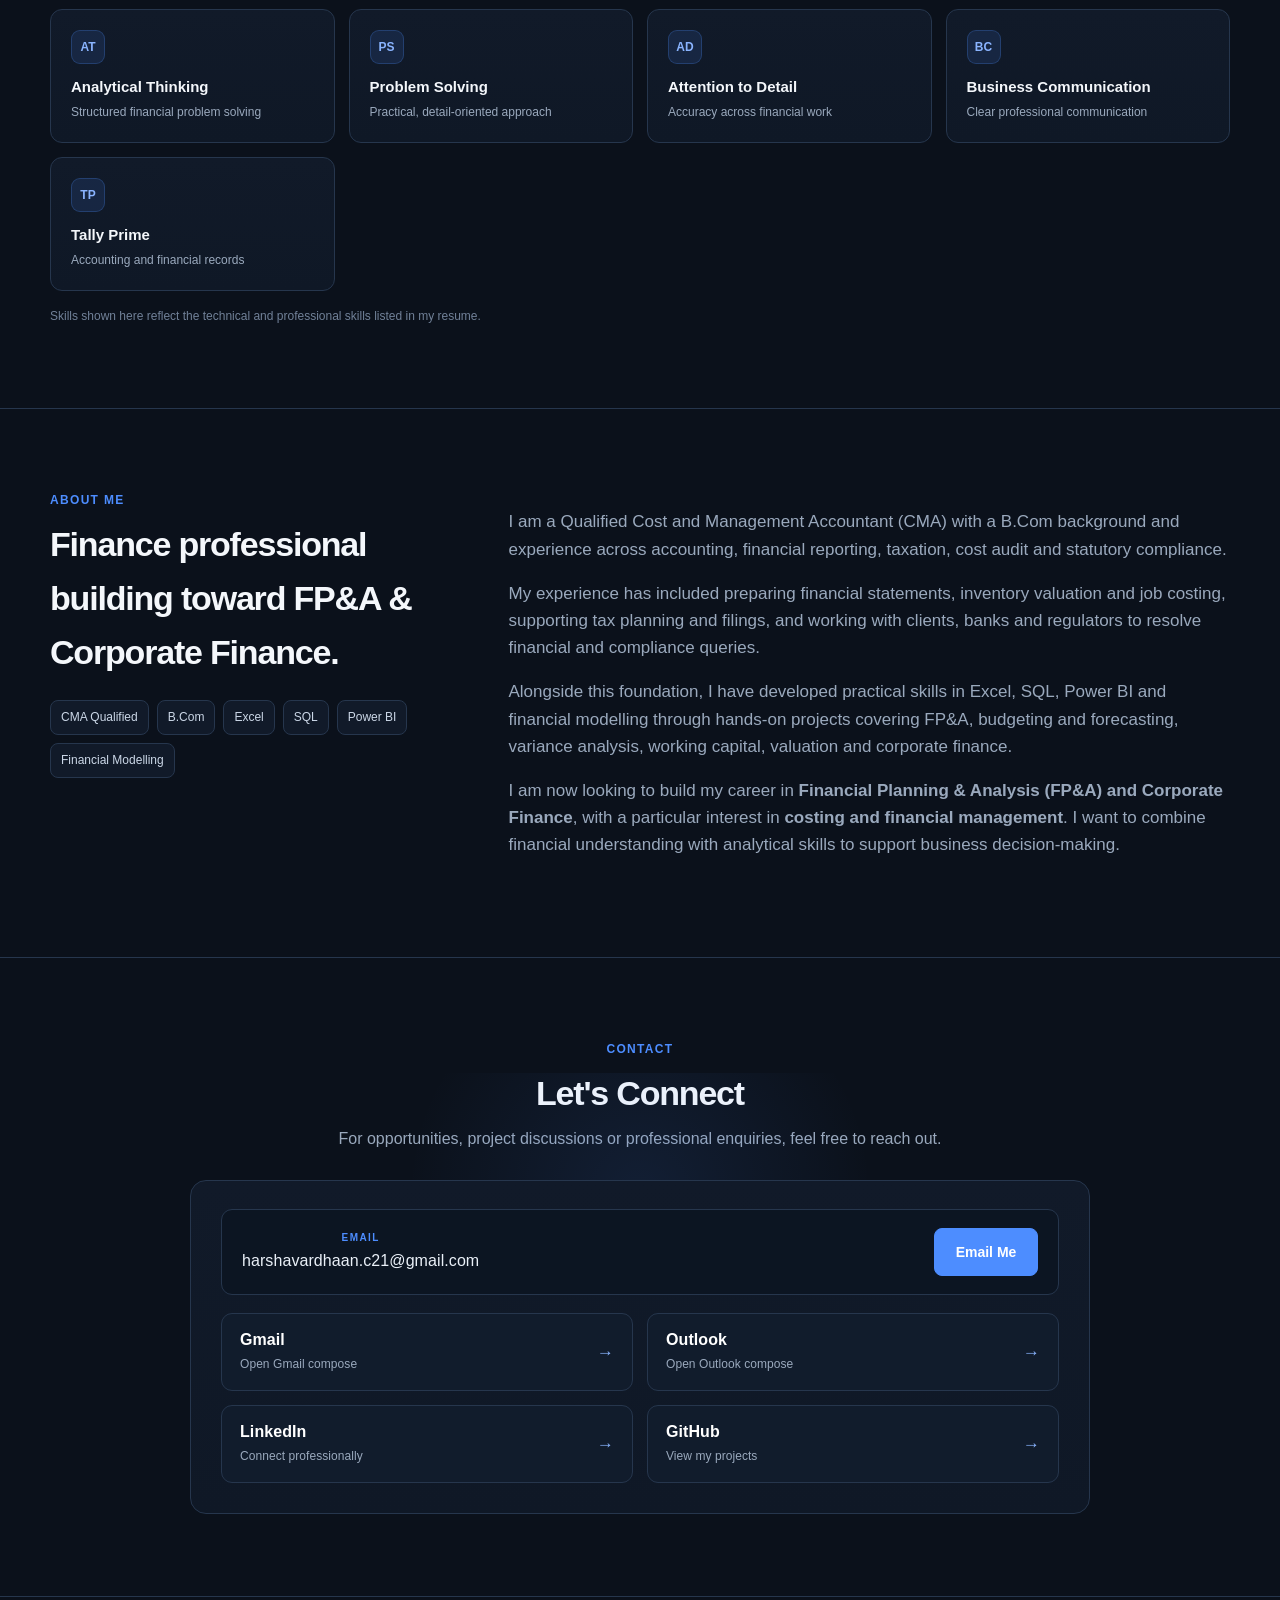
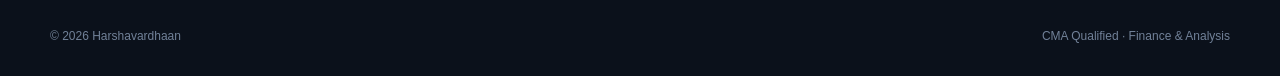
==== commit 0975c746: "Add files via upload" ====
--- a/index(2).html
+++ b/index(2).html
@@ -1,77 +1,11 @@
 <!doctype html><html lang="en"><head><meta charset="utf-8"><meta name="viewport" content="width=device-width,initial-scale=1"><title>Harshavardhaan | Finance & Analysis Portfolio</title>
-<style>
-:root{--bg:#0b111b;--surface:#111a29;--border:#26364d;--text:#f4f7fb;--muted:#9aa9bd;--blue:#4d8dff;--blue2:#8ab4ff}
-*{box-sizing:border-box}html{scroll-behavior:smooth}body{margin:0;background:var(--bg);color:var(--text);font-family:Inter,Segoe UI,Arial,sans-serif;line-height:1.6}a{color:inherit;text-decoration:none}button{font:inherit}
-.container{width:min(1180px,calc(100% - 42px));margin:auto}.navbar{height:72px;border-bottom:1px solid var(--border);position:sticky;top:0;background:rgba(11,17,27,.96);backdrop-filter:blur(14px);z-index:50}.nav{height:72px;display:flex;align-items:center;justify-content:space-between}.brand{font-weight:800;font-size:20px}.navlinks{display:flex;gap:26px;color:var(--muted);font-size:14px;align-items:center}.navlinks a:hover{color:#fff}.resume{color:var(--blue2)!important}
-.hero{padding:100px 0 90px;border-bottom:1px solid var(--border)}.hero-grid{display:grid;grid-template-columns:1.1fr .9fr;gap:65px;align-items:center}.eyebrow,.kicker{color:var(--blue);font-size:12px;font-weight:800;letter-spacing:.11em;text-transform:uppercase}h1{font-size:clamp(44px,6vw,72px);line-height:1.03;letter-spacing:-.055em;margin:18px 0 24px}h1 span{color:var(--blue)}.lead{font-size:19px;color:var(--muted);max-width:700px}.actions{display:flex;gap:10px;flex-wrap:wrap;margin-top:30px}.btn{display:inline-block;padding:11px 17px;border:1px solid var(--border);border-radius:8px;font-size:14px;font-weight:750;background:transparent;color:#fff}.btn.primary{background:var(--blue);border-color:var(--blue)}
-.focus-panel{background:var(--surface);border:1px solid var(--border);border-radius:15px;padding:26px}.panel-title{font-size:12px;color:var(--muted);letter-spacing:.1em;text-transform:uppercase;font-weight:800;margin-bottom:7px}.focus{padding:14px 0;border-bottom:1px solid var(--border);font-weight:700}.focus:last-child{border-bottom:0}.dot{display:inline-block;width:7px;height:7px;border-radius:50%;background:var(--blue);margin-right:12px}
-section:not(.case){padding:82px 0;border-bottom:1px solid var(--border)}.section-head{margin-bottom:35px}.section-title{font-size:34px;letter-spacing:-.035em;margin:6px 0}.section-desc{color:var(--muted);max-width:780px}.project-grid{display:grid;grid-template-columns:repeat(3,1fr);gap:20px}.card{background:var(--surface);border:1px solid var(--border);border-radius:13px;overflow:hidden;cursor:pointer;transition:.2s}.card:hover{transform:translateY(-4px);border-color:#385477}.thumb{height:195px;background:#0e1725;overflow:hidden;border-bottom:1px solid var(--border)}.thumb img{width:100%;height:100%;object-fit:cover;display:block}.cardbody{padding:20px}.card h3{font-size:18px;line-height:1.3;margin:8px 0}.card p{font-size:13px;color:var(--muted);min-height:62px}.card span{font-size:13px;color:var(--blue2);font-weight:750}
-.cap-grid{display:grid;grid-template-columns:repeat(4,1fr);gap:12px}.cap{background:var(--surface);border:1px solid var(--border);padding:20px;border-radius:10px}.cap span{display:block;color:var(--muted);font-size:13px;margin-top:5px}.about{display:grid;grid-template-columns:.7fr 1.3fr;gap:70px}.about-copy{color:var(--muted);font-size:17px}.badges{display:flex;gap:8px;flex-wrap:wrap;margin-top:20px}.badge{border:1px solid var(--border);background:var(--surface);padding:7px 10px;border-radius:8px;font-size:12px;color:#cbd7e7}.contact{text-align:center}.contact .section-desc{margin:auto}.contact .actions{justify-content:center}footer{padding:30px 0;color:#718198;font-size:12px}.footer{display:flex;justify-content:space-between}
-.case{display:none;padding:70px 0 100px;border-bottom:1px solid var(--border)}.case.show{display:block}.back{background:none;border:0;color:var(--blue2);font-weight:750;cursor:pointer;padding:0;margin-bottom:25px}.case h1{font-size:54px;max-width:900px}.caselead{font-size:18px;color:var(--muted);max-width:850px;margin-bottom:45px}.gallery{display:grid;grid-template-columns:repeat(2,1fr);gap:18px}figure{margin:0;background:var(--surface);border:1px solid var(--border);border-radius:12px;overflow:hidden}figure img{width:100%;height:420px;object-fit:contain;display:block;background:#0e1725;cursor:zoom-in;transition:transform .2s ease}figure:hover img{transform:scale(1.015)}figcaption{padding:10px 14px;color:var(--muted);font-size:12px}.report{margin-top:60px;padding-top:45px;border-top:1px solid var(--border)}.report h2{margin-top:6px}.report iframe{width:100%;height:720px;border:1px solid var(--border);border-radius:12px;background:#fff;margin:15px 0}.image-lightbox{position:fixed;inset:0;background:rgba(0,0,0,.92);display:none;z-index:200;padding:35px;align-items:center;justify-content:center;cursor:zoom-out}.image-lightbox.show{display:flex}.image-lightbox img{max-width:94vw;max-height:90vh;width:auto;height:auto;object-fit:contain;border-radius:8px;box-shadow:0 20px 80px rgba(0,0,0,.5);cursor:default}.image-lightbox .lightbox-close{position:absolute;right:24px;top:18px;width:42px;height:42px;border:1px solid #52627a;background:#111a29;color:#fff;border-radius:50%;font-size:25px;line-height:1;cursor:pointer}.image-lightbox .lightbox-caption{position:absolute;left:50%;bottom:16px;transform:translateX(-50%);color:#cbd7e7;font-size:13px;background:rgba(17,26,41,.9);padding:7px 12px;border-radius:7px;border:1px solid #26364d;max-width:80vw;text-align:center}.resume-panel{position:fixed;inset:0;background:rgba(0,0,0,.82);display:none;z-index:100;padding:30px}.resume-panel.show{display:flex;align-items:center;justify-content:center}.resume-box{width:min(1000px,96vw);height:92vh;background:#fff;border-radius:12px;overflow:hidden;position:relative}.resume-box iframe{width:100%;height:100%;border:0}.close{position:absolute;right:10px;top:8px;z-index:2;border:0;background:#111;color:#fff;border-radius:50%;width:34px;height:34px;cursor:pointer}
-@media(max-width:900px){.hero-grid,.about{grid-template-columns:1fr}.project-grid{grid-template-columns:1fr 1fr}.cap-grid{grid-template-columns:1fr 1fr}.navlinks{gap:13px;font-size:12px}}@media(max-width:600px){.project-grid,.gallery{grid-template-columns:1fr}.cap-grid{grid-template-columns:1fr 1fr}.navlinks{display:none}h1,.case h1{font-size:43px}.hero{padding:70px 0}figure img{height:300px}}
 
-.github-project-link{display:inline-flex;align-items:center;gap:9px;margin-top:22px;padding:11px 17px;border:1px solid #2f81f7;border-radius:8px;color:#58a6ff;text-decoration:none;font-weight:650;font-size:14px;transition:.2s ease}
-.github-project-link:hover{background:#13233b;border-color:#58a6ff;color:#fff;transform:translateY(-1px)}
-.github-project-link svg{width:17px;height:17px;fill:currentColor}
-
-/* ===== Enhanced Skills & Contact UI ===== */
-.capability-wrap{margin-top:28px}
-.skill-tabs{display:flex;flex-wrap:wrap;gap:10px;margin-bottom:20px}
-.skill-tab{appearance:none;border:1px solid var(--border);background:transparent;color:var(--muted);padding:9px 14px;border-radius:999px;font-size:13px;font-weight:750;cursor:pointer;transition:all .2s ease}
-.skill-tab:hover,.skill-tab.active{background:var(--blue);border-color:var(--blue);color:#fff;transform:translateY(-1px)}
-.skill-grid{display:grid;grid-template-columns:repeat(4,1fr);gap:14px}
-.skill-card{background:linear-gradient(180deg,#111a29,#0f1826);border:1px solid var(--border);border-radius:12px;padding:20px;min-height:118px;transition:transform .2s ease,border-color .2s ease,box-shadow .2s ease}
-.skill-card:hover{transform:translateY(-4px);border-color:#3c6090;box-shadow:0 12px 28px rgba(0,0,0,.18)}
-.skill-card .skill-icon{width:34px;height:34px;display:grid;place-items:center;border-radius:9px;background:rgba(77,141,255,.12);border:1px solid rgba(77,141,255,.24);color:var(--blue2);font-size:12px;font-weight:850;margin-bottom:14px}
-.skill-card strong{display:block;font-size:15px;line-height:1.25}
-.skill-card span{display:block;color:var(--muted);font-size:12px;margin-top:6px}
-.skill-card.hidden{display:none}
-.capability-note{margin-top:16px;color:#718198;font-size:12px}
-
-.contact-section{position:relative;overflow:hidden}
-.contact-section:before{content:"";position:absolute;inset:18% 25% auto;height:240px;background:radial-gradient(circle,rgba(77,141,255,.11),transparent 68%);pointer-events:none}
-.contact-panel{position:relative;max-width:900px;margin:28px auto 0;background:linear-gradient(180deg,#111a29,#0f1826);border:1px solid var(--border);border-radius:16px;padding:30px}
-.contact-email{display:flex;align-items:center;justify-content:space-between;gap:20px;padding:17px 18px;background:#0c1522;border:1px solid var(--border);border-radius:11px;margin-bottom:18px}
-.contact-email .label{font-size:11px;letter-spacing:.1em;text-transform:uppercase;color:var(--blue);font-weight:800}
-.contact-email .address{font-size:15px;color:#eaf0f8;margin-top:3px}
-.contact-actions{display:grid;grid-template-columns:repeat(2,1fr);gap:14px}
-.contact-action{display:flex;align-items:center;justify-content:space-between;gap:10px;padding:15px 16px;border:1px solid var(--border);border-radius:11px;background:#111c2c;color:#fff;transition:all .2s ease}
-.contact-action:hover{border-color:#4b6f9f;transform:translateY(-2px);background:#142136}
-.contact-action small{display:block;color:var(--muted);font-size:11px;margin-top:2px}
-.contact-action .arrow{color:var(--blue2);font-weight:800}
-@media(max-width:900px){.skill-grid{grid-template-columns:repeat(2,1fr)}.contact-actions{grid-template-columns:1fr 1fr}}
-@media(max-width:600px){.skill-grid{grid-template-columns:1fr 1fr}.contact-panel{padding:20px}.contact-email{display:block}.contact-actions{grid-template-columns:1fr}}
-
-
-.navlinks a{white-space:nowrap}
-.navlinks a:not(.resume):hover{color:var(--blue2)}
-</style><style>
-.connect-nav{color:var(--blue2)!important;font-weight:750!important}
-#contact{scroll-margin-top:100px}
-</style><style id="contact-neat-format">
-/* Contact section — typography and spacing refinement only */
-.contact-panel{max-width:900px;padding:28px 30px 30px}
-.contact-email{padding:18px 20px;min-height:72px}
-.contact-email>div:first-child{min-width:0}
-.contact-email .label{font-size:10px;line-height:1.2;letter-spacing:.14em;margin-bottom:5px}
-.contact-email .address{font-size:16px;line-height:1.45;font-weight:500;letter-spacing:.005em;white-space:nowrap}
-.contact-email .btn{flex:0 0 auto;min-width:104px;text-align:center;padding:12px 18px}
-.contact-actions{gap:14px}
-.contact-action{min-height:78px;padding:16px 18px}
-.contact-action>div:first-child{display:flex;flex-direction:column;align-items:flex-start;justify-content:center;min-width:0}
-.contact-action strong{font-size:16px;line-height:1.3;letter-spacing:.005em}
-.contact-action small{font-size:12px;line-height:1.45;margin-top:5px;letter-spacing:.005em}
-.contact-action .arrow{font-size:17px;line-height:1;margin-left:12px}
-@media(max-width:600px){
-  .contact-panel{padding:20px}
-  .contact-email .address{white-space:normal;overflow-wrap:anywhere}
-  .contact-email .btn{margin-top:14px}
-}
-</style>
+<link rel="stylesheet" href="styles.css">
 </head><body>
+<noscript>Please enable JavaScript for project galleries, skill filters and image viewing.</noscript>
 <div id="home"><header class="navbar"><div class="container nav"><a class="brand" href="#top">Harshavardhaan</a><nav class="navlinks"><a href="#projects">Projects</a><a href="#capabilities">Capabilities</a><a href="#about">About</a><a href="assets/resume/Harshavardhaan_Resume.pdf" target="_blank" rel="noopener noreferrer" class="resume">Resume</a><a href="#contact" class="connect-nav">Connect With Me</a></nav></div></header>
 <main id="top"><section class="hero"><div class="container hero-grid"><div><div class="eyebrow">CMA Qualified · June 2026</div><h1>Finance, Analysis &amp;<br><span>Decision Support.</span></h1><p class="lead">Interested in using financial analysis, modelling, costing and data to support better business decisions.</p><div class="actions"><a class="btn primary" href="#projects">View All Projects</a><a class="btn" href="assets/resume/Harshavardhaan_Resume.pdf" target="_blank" rel="noopener noreferrer">View Resume</a><a class="btn" href="mailto:harshavardhaan.c21@gmail.com">Email Me</a></div></div><aside class="focus-panel"><div class="panel-title">Areas of Interest</div><div class="focus"><span class="dot"></span>Financial Analysis</div><div class="focus"><span class="dot"></span>Financial Modelling</div><div class="focus"><span class="dot"></span>FP&amp;A</div><div class="focus"><span class="dot"></span>Corporate Finance</div><div class="focus"><span class="dot"></span>Costing &amp; Financial Management</div><div class="focus"><span class="dot"></span>Valuation &amp; Business Analytics</div></aside></div></section>
-<section id="projects"><div class="container"><div class="section-head"><div class="kicker">Selected Work</div><h2 class="section-title">All Projects</h2><p class="section-desc">Nine finance, modelling, FP&amp;A, analytics and decision-support projects. Every card opens the complete project page with all available screenshots and report work.</p></div><div class="project-grid"><article class="card" onclick="openCase('case1')"><div class="thumb"><img src="assets/embedded/asset_01_97ea1ff7e72e826c.png" alt="Three-Statement Modelling &amp; DCF Valuation"></div><div class="cardbody"><div class="kicker">Project 01 · Financial Modelling · DCF · Excel</div><h3>Three-Statement Modelling &amp; DCF Valuation</h3><p>Built a dynamic five-year financial model for a fictional premium tea shop, forecasting revenue, COGS and operating expenses, integrating the income statement, balance sheet and cash flow statement, calculating FCFF and performing DCF, scenario and sensitivity analysis.</p><span>View Full Case Study →</span></div></article><article class="card" onclick="openCase('case2')"><div class="thumb"><img src="assets/embedded/asset_02_c87fad11b47800b9.png" alt="13-Week Cash Flow Forecast"></div><div class="cardbody"><div class="kicker">Project 02 · Cash Flow · Forecasting · Excel</div><h3>13-Week Cash Flow Forecast</h3><p>Built a short-term cash flow forecast to analyse liquidity, expected inflows and outflows, and cash position over a rolling 13-week period.</p><span>View Full Case Study →</span></div></article><article class="card" onclick="openCase('case3')"><div class="thumb"><img src="assets/embedded/asset_03_a9f4c27dec059735.png" alt="Sales Budget vs Actual Variance &amp; Forecast"></div><div class="cardbody"><div class="kicker">Project 03 · FP&amp;A · Budgeting · Forecasting · Excel</div><h3>Sales Budget vs Actual Variance &amp; Forecast</h3><p>Built an end-to-end FP&A sales planning model using historical seasonality, seasonal indices, regression and management guidance to prepare the annual sales budget, analyse revenue, volume and price variances, and update rolling forecasts.</p><span>View Full Case Study →</span></div></article><article class="card" onclick="openCase('case4')"><div class="thumb"><img src="assets/embedded/asset_04_9e5a5103d1373f5e.png" alt="Material Budget &amp; Hedging Analysis"></div><div class="cardbody"><div class="kicker">Project 04 · Cost Analysis · Budgeting · Hedging · Excel</div><h3>Material Budget &amp; Hedging Analysis</h3><p>Built an integrated production, materials and commodity-risk model covering production and inventory planning, aluminium requirements, procurement budgeting, regression and moving-average price forecasts, futures hedging, budget-vs-actual analysis and hedge effectiveness.</p><span>View Full Case Study →</span></div></article><article class="card" onclick="openCase('case5')"><div class="thumb"><img src="assets/embedded/asset_05_f021d1ae637d5143.png" alt="Project Decision Analysis"></div><div class="cardbody"><div class="kicker">Project 05 · Capital Allocation · Project Evaluation · Excel</div><h3>Project Decision Analysis</h3><p>Evaluated a project investment decision using financial analysis and an executive summary focused on project economics and decision support.</p><span>View Full Case Study →</span></div></article><article class="card" onclick="openCase('case6')"><div class="thumb"><img src="assets/embedded/asset_06_294e83fc298cd703.png" alt="Power BI Financial Dashboard"></div><div class="cardbody"><div class="kicker">Project 06 · Power BI · DAX · Financial Analytics</div><h3>Power BI Financial Dashboard</h3><p>Developed a financial dashboard to present key performance indicators and business trends in an interactive management-reporting format.</p><span>View Full Case Study →</span></div></article><article class="card" onclick="openCase('case7')"><div class="thumb"><img src="assets/embedded/asset_07_5998bd52341b9d4f.png" alt="Portfolio Optimization"></div><div class="cardbody"><div class="kicker">Project 07 · Portfolio Analytics · Risk · Excel</div><h3>Portfolio Optimization</h3><p>Analysed portfolio risk and return using an efficient frontier, Monte Carlo simulation, portfolio optimization and risk/hedging analysis.</p><span>View Full Case Study →</span></div></article><article class="card" onclick="openCase('case8')"><div class="thumb"><img src="assets/embedded/asset_08_a1e9b94d81a77768.png" alt="SQL Working Capital Analytics"></div><div class="cardbody"><div class="kicker">Project 08 · SQL · Working Capital · Financial Analytics</div><h3>SQL Working Capital Analytics</h3><p>Used SQL to analyse working-capital drivers including inventory, receivables, suppliers and working-capital ratios.</p><span>View Full Case Study →</span></div></article><article class="card" onclick="openCase('case9')"><div class="thumb"><img src="assets/embedded/asset_09_d7c3d1515a8d271f.png" alt="Startup Valuation &amp; Presentation"></div><div class="cardbody"><div class="kicker">Project 09 · Financial Modelling · Valuation · Excel · Presentation</div><h3>Startup Valuation &amp; Presentation</h3><p>Developed a startup valuation case study combining financial modelling, valuation analysis, scenario and sensitivity analysis, cap-table analysis, market sizing (TAM/SAM/SOM) and investor-oriented presentation work.</p><span>View Full Case Study →</span></div></article></div></div></section>
+<section id="projects"><div class="container"><div class="section-head"><div class="kicker">Selected Work</div><h2 class="section-title">All Projects</h2><p class="section-desc">Nine finance, modelling, FP&amp;A, analytics and decision-support projects. Every card opens the complete project page with all available screenshots and report work.</p></div><div class="project-grid"><article class="card" onclick="openCase('case1')"><div class="thumb"><img src="assets/images/project-image-01.png" alt="Three-Statement Modelling &amp; DCF Valuation"></div><div class="cardbody"><div class="kicker">Project 01 · Financial Modelling · DCF · Excel</div><h3>Three-Statement Modelling &amp; DCF Valuation</h3><p>Built a dynamic five-year financial model for a fictional premium tea shop, forecasting revenue, COGS and operating expenses, integrating the income statement, balance sheet and cash flow statement, calculating FCFF and performing DCF, scenario and sensitivity analysis.</p><span>View Full Case Study →</span></div></article><article class="card" onclick="openCase('case2')"><div class="thumb"><img src="assets/images/project-image-02.png" alt="13-Week Cash Flow Forecast"></div><div class="cardbody"><div class="kicker">Project 02 · Cash Flow · Forecasting · Excel</div><h3>13-Week Cash Flow Forecast</h3><p>Built a short-term cash flow forecast to analyse liquidity, expected inflows and outflows, and cash position over a rolling 13-week period.</p><span>View Full Case Study →</span></div></article><article class="card" onclick="openCase('case3')"><div class="thumb"><img src="assets/images/project-image-03.png" alt="Sales Budget vs Actual Variance &amp; Forecast"></div><div class="cardbody"><div class="kicker">Project 03 · FP&amp;A · Budgeting · Forecasting · Excel</div><h3>Sales Budget vs Actual Variance &amp; Forecast</h3><p>Built an end-to-end FP&A sales planning model using historical seasonality, seasonal indices, regression and management guidance to prepare the annual sales budget, analyse revenue, volume and price variances, and update rolling forecasts.</p><span>View Full Case Study →</span></div></article><article class="card" onclick="openCase('case4')"><div class="thumb"><img src="assets/images/project-image-04.png" alt="Material Budget &amp; Hedging Analysis"></div><div class="cardbody"><div class="kicker">Project 04 · Cost Analysis · Budgeting · Hedging · Excel</div><h3>Material Budget &amp; Hedging Analysis</h3><p>Built an integrated production, materials and commodity-risk model covering production and inventory planning, aluminium requirements, procurement budgeting, regression and moving-average price forecasts, futures hedging, budget-vs-actual analysis and hedge effectiveness.</p><span>View Full Case Study →</span></div></article><article class="card" onclick="openCase('case5')"><div class="thumb"><img src="assets/images/project-image-05.png" alt="Project Decision Analysis"></div><div class="cardbody"><div class="kicker">Project 05 · Capital Allocation · Project Evaluation · Excel</div><h3>Project Decision Analysis</h3><p>Evaluated a project investment decision using financial analysis and an executive summary focused on project economics and decision support.</p><span>View Full Case Study →</span></div></article><article class="card" onclick="openCase('case6')"><div class="thumb"><img src="assets/images/project-image-06.png" alt="Power BI Financial Dashboard"></div><div class="cardbody"><div class="kicker">Project 06 · Power BI · DAX · Financial Analytics</div><h3>Power BI Financial Dashboard</h3><p>Developed a financial dashboard to present key performance indicators and business trends in an interactive management-reporting format.</p><span>View Full Case Study →</span></div></article><article class="card" onclick="openCase('case7')"><div class="thumb"><img src="assets/images/project-image-07.png" alt="Portfolio Optimization"></div><div class="cardbody"><div class="kicker">Project 07 · Portfolio Analytics · Risk · Excel</div><h3>Portfolio Optimization</h3><p>Analysed portfolio risk and return using an efficient frontier, Monte Carlo simulation, portfolio optimization and risk/hedging analysis.</p><span>View Full Case Study →</span></div></article><article class="card" onclick="openCase('case8')"><div class="thumb"><img src="assets/images/project-image-08.png" alt="SQL Working Capital Analytics"></div><div class="cardbody"><div class="kicker">Project 08 · SQL · Working Capital · Financial Analytics</div><h3>SQL Working Capital Analytics</h3><p>Used SQL to analyse working-capital drivers including inventory, receivables, suppliers and working-capital ratios.</p><span>View Full Case Study →</span></div></article><article class="card" onclick="openCase('case9')"><div class="thumb"><img src="assets/images/project-image-09.png" alt="Startup Valuation &amp; Presentation"></div><div class="cardbody"><div class="kicker">Project 09 · Financial Modelling · Valuation · Excel · Presentation</div><h3>Startup Valuation &amp; Presentation</h3><p>Developed a startup valuation case study combining financial modelling, valuation analysis, scenario and sensitivity analysis, cap-table analysis, market sizing (TAM/SAM/SOM) and investor-oriented presentation work.</p><span>View Full Case Study →</span></div></article></div></div></section>
 <section id="capabilities">
 <div class="container">
   <div class="section-head">
@@ -152,64 +86,20 @@
 </div>
 </section></main><footer><div class="container footer"><span>© 2026 Harshavardhaan</span><span>CMA Qualified · Finance &amp; Analysis</span></div></footer></div>
 <section id="case1" class="case"><div class="container"><button class="back" onclick="closeCase()">← Back to all projects</button><div class="eyebrow">Project 01 · Financial Modelling · DCF · Excel</div><h1>Three-Statement Modelling &amp; DCF Valuation</h1><p class="caselead">Built a dynamic five-year financial model for a fictional premium tea shop. The model forecasts revenue, COGS and operating expenses, integrates the Income Statement, Balance Sheet and Cash Flow Statement, calculates FCFF, and performs DCF valuation with scenario and sensitivity analysis.</p>
-<a class="github-project-link" href="https://github.com/harshavardhaan-finance/financial-modeling-business-valuation" target="_blank" rel="noopener noreferrer" aria-label="View full project on GitHub"><svg viewBox="0 0 16 16" aria-hidden="true"><path d="M8 0C3.58 0 0 3.64 0 8.13c0 3.59 2.29 6.63 5.47 7.7.4.08.55-.18.55-.39v-1.5c-2.23.5-2.7-1.1-2.7-1.1-.36-.95-.89-1.2-.89-1.2-.73-.51.06-.5.06-.5.8.06 1.22.85 1.22.85.72 1.27 1.89.9 2.35.69.07-.53.28-.9.51-1.11-1.78-.21-3.65-.91-3.65-4.04 0-.89.31-1.61.82-2.18-.08-.21-.36-1.04.08-2.16 0 0 .67-.22 2.2.83A7.43 7.43 0 0 1 8 3.76c.68 0 1.37.1 2.01.3 1.53-1.05 2.2-.83 2.2-.83.44 1.12.16 1.95.08 2.16.51.57.82 1.29.82 2.18 0 3.14-1.87 3.83-3.66 4.04.29.26.54.77.54 1.55v2.3c0 .22.14.48.55.39A8.14 8.14 0 0 0 16 8.13C16 3.64 12.42 0 8 0z"/></svg><span>Click here to view the full project on GitHub</span></a><div class="gallery"><figure><img src="assets/embedded/asset_01_97ea1ff7e72e826c.png" alt="Three-Statement Modelling &amp; DCF Valuation output 1"><figcaption>Output 1</figcaption></figure></div><div class="report"><div class="eyebrow">Report Output</div><h2>Project Report</h2><iframe src="assets/embedded/asset_01_aa727eaaae4c505e.pdf" title="Project report"></iframe><a class="btn" href="assets/embedded/asset_01_aa727eaaae4c505e.pdf" target="_blank">Open Full PDF ↗</a></div></div></section><section id="case2" class="case"><div class="container"><button class="back" onclick="closeCase()">← Back to all projects</button><div class="eyebrow">Project 02 · Cash Flow · Forecasting · Excel</div><h1>13-Week Cash Flow Forecast</h1><p class="caselead">Built a dynamic 13-week rolling cash forecast from raw financial data by mapping collections and payments to due-date weeks, calculating inflows, outflows, net cash flow and ending cash, and assessing cash-buffer availability and weekly surplus or deficit.</p>
-<a class="github-project-link" href="https://github.com/harshavardhaan-finance/13-week-cash-flow-forecast" target="_blank" rel="noopener noreferrer" aria-label="View full project on GitHub"><svg viewBox="0 0 16 16" aria-hidden="true"><path d="M8 0C3.58 0 0 3.64 0 8.13c0 3.59 2.29 6.63 5.47 7.7.4.08.55-.18.55-.39v-1.5c-2.23.5-2.7-1.1-2.7-1.1-.36-.95-.89-1.2-.89-1.2-.73-.51.06-.5.06-.5.8.06 1.22.85 1.22.85.72 1.27 1.89.9 2.35.69.07-.53.28-.9.51-1.11-1.78-.21-3.65-.91-3.65-4.04 0-.89.31-1.61.82-2.18-.08-.21-.36-1.04.08-2.16 0 0 .67-.22 2.2.83A7.43 7.43 0 0 1 8 3.76c.68 0 1.37.1 2.01.3 1.53-1.05 2.2-.83 2.2-.83.44 1.12.16 1.95.08 2.16.51.57.82 1.29.82 2.18 0 3.14-1.87 3.83-3.66 4.04.29.26.54.77.54 1.55v2.3c0 .22.14.48.55.39A8.14 8.14 0 0 0 16 8.13C16 3.64 12.42 0 8 0z"/></svg><span>Click here to view the full project on GitHub</span></a><div class="gallery"><figure><img src="assets/embedded/asset_02_c87fad11b47800b9.png" alt="13-Week Cash Flow Forecast output 1"><figcaption>Output 1</figcaption></figure></div></div></section><section id="case3" class="case"><div class="container"><button class="back" onclick="closeCase()">← Back to all projects</button><div class="eyebrow">Project 03 · FP&amp;A · Budgeting · Forecasting · Excel</div><h1>Sales Budget vs Actual Variance &amp; Forecast</h1><p class="caselead">Built an end-to-end FP&amp;A sales planning model for a fictional consumer-appliances manufacturer, combining historical seasonality, seasonal indices, regression-based forecasting, management guidance, sales-price forecasting, annual budgeting, budget-vs-actual analysis, revenue/volume/price variances and rolling forecasts.</p>
-<a class="github-project-link" href="https://github.com/harshavardhaan-finance/sales-budget-forecast-variance-analysis" target="_blank" rel="noopener noreferrer" aria-label="View full project on GitHub"><svg viewBox="0 0 16 16" aria-hidden="true"><path d="M8 0C3.58 0 0 3.64 0 8.13c0 3.59 2.29 6.63 5.47 7.7.4.08.55-.18.55-.39v-1.5c-2.23.5-2.7-1.1-2.7-1.1-.36-.95-.89-1.2-.89-1.2-.73-.51.06-.5.06-.5.8.06 1.22.85 1.22.85.72 1.27 1.89.9 2.35.69.07-.53.28-.9.51-1.11-1.78-.21-3.65-.91-3.65-4.04 0-.89.31-1.61.82-2.18-.08-.21-.36-1.04.08-2.16 0 0 .67-.22 2.2.83A7.43 7.43 0 0 1 8 3.76c.68 0 1.37.1 2.01.3 1.53-1.05 2.2-.83 2.2-.83.44 1.12.16 1.95.08 2.16.51.57.82 1.29.82 2.18 0 3.14-1.87 3.83-3.66 4.04.29.26.54.77.54 1.55v2.3c0 .22.14.48.55.39A8.14 8.14 0 0 0 16 8.13C16 3.64 12.42 0 8 0z"/></svg><span>Click here to view the full project on GitHub</span></a><div class="gallery"><figure><img src="assets/embedded/asset_03_a9f4c27dec059735.png" alt="Sales Budget vs Actual Variance &amp; Forecast output 1"><figcaption>Output 1</figcaption></figure><figure><img src="assets/embedded/asset_10_526b670719c8d183.png" alt="Sales Budget vs Actual Variance &amp; Forecast output 2"><figcaption>Output 2</figcaption></figure><figure><img src="assets/embedded/asset_11_e426f868c418b01e.png" alt="Sales Budget vs Actual Variance &amp; Forecast output 3"><figcaption>Output 3</figcaption></figure><figure><img src="assets/embedded/asset_12_ad5fc63171a75abe.png" alt="Sales Budget vs Actual Variance &amp; Forecast output 4"><figcaption>Output 4</figcaption></figure><figure><img src="assets/embedded/asset_13_347f6e185c93735d.png" alt="Sales Budget vs Actual Variance &amp; Forecast output 5"><figcaption>Output 5</figcaption></figure></div></div></section><section id="case4" class="case"><div class="container"><button class="back" onclick="closeCase()">← Back to all projects</button><div class="eyebrow">Project 04 · Cost Analysis · Budgeting · Hedging · Excel</div><h1>Material Budget &amp; Hedging Analysis</h1><p class="caselead">Built an integrated production, materials and commodity-risk model covering production and inventory planning, aluminium requirements, procurement budgeting, commodity-price forecasting using regression and moving averages, futures hedging, budget-vs-actual analysis and hedge-effectiveness evaluation.</p>
-<a class="github-project-link" href="https://github.com/harshavardhaan-finance/production-budget-materials-planning" target="_blank" rel="noopener noreferrer" aria-label="View full project on GitHub"><svg viewBox="0 0 16 16" aria-hidden="true"><path d="M8 0C3.58 0 0 3.64 0 8.13c0 3.59 2.29 6.63 5.47 7.7.4.08.55-.18.55-.39v-1.5c-2.23.5-2.7-1.1-2.7-1.1-.36-.95-.89-1.2-.89-1.2-.73-.51.06-.5.06-.5.8.06 1.22.85 1.22.85.72 1.27 1.89.9 2.35.69.07-.53.28-.9.51-1.11-1.78-.21-3.65-.91-3.65-4.04 0-.89.31-1.61.82-2.18-.08-.21-.36-1.04.08-2.16 0 0 .67-.22 2.2.83A7.43 7.43 0 0 1 8 3.76c.68 0 1.37.1 2.01.3 1.53-1.05 2.2-.83 2.2-.83.44 1.12.16 1.95.08 2.16.51.57.82 1.29.82 2.18 0 3.14-1.87 3.83-3.66 4.04.29.26.54.77.54 1.55v2.3c0 .22.14.48.55.39A8.14 8.14 0 0 0 16 8.13C16 3.64 12.42 0 8 0z"/></svg><span>Click here to view the full project on GitHub</span></a><div class="gallery"><figure><img src="assets/embedded/asset_04_9e5a5103d1373f5e.png" alt="Material Budget &amp; Hedging Analysis output 1"><figcaption>Output 1</figcaption></figure><figure><img src="assets/embedded/asset_14_7886526d065b934b.png" alt="Material Budget &amp; Hedging Analysis output 2"><figcaption>Output 2</figcaption></figure><figure><img src="assets/embedded/asset_15_21650673f41c4aee.png" alt="Material Budget &amp; Hedging Analysis output 3"><figcaption>Output 3</figcaption></figure><figure><img src="assets/embedded/asset_16_abc2e0e883c2d0c4.png" alt="Material Budget &amp; Hedging Analysis output 4"><figcaption>Output 4</figcaption></figure><figure><img src="assets/embedded/asset_17_30b85c10910e544a.png" alt="Material Budget &amp; Hedging Analysis output 5"><figcaption>Output 5</figcaption></figure></div></div></section><section id="case5" class="case"><div class="container"><button class="back" onclick="closeCase()">← Back to all projects</button><div class="eyebrow">Project 05 · Capital Allocation · Project Evaluation · Excel</div><h1>Project Decision Analysis</h1><p class="caselead">Built a utility-scale solar project evaluation model covering integrated capital budgeting and project cash flows, project-level DCF valuation, debt financing structure and DSCR analysis, sensitivity and scenario analysis, and investment-return metrics including NPV, IRR and payback.</p>
-<a class="github-project-link" href="https://github.com/harshavardhaan-finance/utility-scale-solar-project-evaluation-finance-model" target="_blank" rel="noopener noreferrer" aria-label="View full project on GitHub"><svg viewBox="0 0 16 16" aria-hidden="true"><path d="M8 0C3.58 0 0 3.64 0 8.13c0 3.59 2.29 6.63 5.47 7.7.4.08.55-.18.55-.39v-1.5c-2.23.5-2.7-1.1-2.7-1.1-.36-.95-.89-1.2-.89-1.2-.73-.51.06-.5.06-.5.8.06 1.22.85 1.22.85.72 1.27 1.89.9 2.35.69.07-.53.28-.9.51-1.11-1.78-.21-3.65-.91-3.65-4.04 0-.89.31-1.61.82-2.18-.08-.21-.36-1.04.08-2.16 0 0 .67-.22 2.2.83A7.43 7.43 0 0 1 8 3.76c.68 0 1.37.1 2.01.3 1.53-1.05 2.2-.83 2.2-.83.44 1.12.16 1.95.08 2.16.51.57.82 1.29.82 2.18 0 3.14-1.87 3.83-3.66 4.04.29.26.54.77.54 1.55v2.3c0 .22.14.48.55.39A8.14 8.14 0 0 0 16 8.13C16 3.64 12.42 0 8 0z"/></svg><span>Click here to view the full project on GitHub</span></a><div class="gallery"><figure><img src="assets/embedded/asset_05_f021d1ae637d5143.png" alt="Project Decision Analysis output 1"><figcaption>Output 1</figcaption></figure></div><div class="report"><div class="eyebrow">Report Output</div><h2>Project Report</h2><iframe src="assets/embedded/asset_02_0367d14909c9f3e8.pdf" title="Project report"></iframe><a class="btn" href="assets/embedded/asset_02_0367d14909c9f3e8.pdf" target="_blank">Open Full PDF ↗</a></div></div></section><section id="case6" class="case"><div class="container"><button class="back" onclick="closeCase()">← Back to all projects</button><div class="eyebrow">Project 06 · Power BI · DAX · Financial Analytics</div><h1>Power BI Financial Dashboard</h1><p class="caselead">Built an interactive Sales &amp; Profitability Analysis dashboard in Power BI using a structured data model and DAX measures to track revenue, quantity sold, average unit price, gross profit, EBITDA and margins, with analysis across customers, products, business units, regions and monthly trends.</p>
-<a class="github-project-link" href="https://github.com/harshavardhaan-finance/financial-sales-dashboard-powerbi" target="_blank" rel="noopener noreferrer" aria-label="View full project on GitHub"><svg viewBox="0 0 16 16" aria-hidden="true"><path d="M8 0C3.58 0 0 3.64 0 8.13c0 3.59 2.29 6.63 5.47 7.7.4.08.55-.18.55-.39v-1.5c-2.23.5-2.7-1.1-2.7-1.1-.36-.95-.89-1.2-.89-1.2-.73-.51.06-.5.06-.5.8.06 1.22.85 1.22.85.72 1.27 1.89.9 2.35.69.07-.53.28-.9.51-1.11-1.78-.21-3.65-.91-3.65-4.04 0-.89.31-1.61.82-2.18-.08-.21-.36-1.04.08-2.16 0 0 .67-.22 2.2.83A7.43 7.43 0 0 1 8 3.76c.68 0 1.37.1 2.01.3 1.53-1.05 2.2-.83 2.2-.83.44 1.12.16 1.95.08 2.16.51.57.82 1.29.82 2.18 0 3.14-1.87 3.83-3.66 4.04.29.26.54.77.54 1.55v2.3c0 .22.14.48.55.39A8.14 8.14 0 0 0 16 8.13C16 3.64 12.42 0 8 0z"/></svg><span>Click here to view the full project on GitHub</span></a><div class="gallery"><figure><img src="assets/embedded/asset_06_294e83fc298cd703.png" alt="Power BI Financial Dashboard output 1"><figcaption>Output 1</figcaption></figure></div></div></section><section id="case7" class="case"><div class="container"><button class="back" onclick="closeCase()">← Back to all projects</button><div class="eyebrow">Project 07 · Portfolio Analytics · Risk · Excel</div><h1>Portfolio Optimization</h1><p class="caselead">Analysed portfolio risk and return using Excel-based portfolio optimisation, efficient-frontier analysis, Monte Carlo simulation and risk/hedging analysis.</p>
-<a class="github-project-link" href="https://github.com/harshavardhaan-finance/portfolio-optimization-excel" target="_blank" rel="noopener noreferrer" aria-label="View full project on GitHub"><svg viewBox="0 0 16 16" aria-hidden="true"><path d="M8 0C3.58 0 0 3.64 0 8.13c0 3.59 2.29 6.63 5.47 7.7.4.08.55-.18.55-.39v-1.5c-2.23.5-2.7-1.1-2.7-1.1-.36-.95-.89-1.2-.89-1.2-.73-.51.06-.5.06-.5.8.06 1.22.85 1.22.85.72 1.27 1.89.9 2.35.69.07-.53.28-.9.51-1.11-1.78-.21-3.65-.91-3.65-4.04 0-.89.31-1.61.82-2.18-.08-.21-.36-1.04.08-2.16 0 0 .67-.22 2.2.83A7.43 7.43 0 0 1 8 3.76c.68 0 1.37.1 2.01.3 1.53-1.05 2.2-.83 2.2-.83.44 1.12.16 1.95.08 2.16.51.57.82 1.29.82 2.18 0 3.14-1.87 3.83-3.66 4.04.29.26.54.77.54 1.55v2.3c0 .22.14.48.55.39A8.14 8.14 0 0 0 16 8.13C16 3.64 12.42 0 8 0z"/></svg><span>Click here to view the full project on GitHub</span></a><div class="gallery"><figure><img src="assets/embedded/asset_07_5998bd52341b9d4f.png" alt="Portfolio Optimization output 1"><figcaption>Output 1</figcaption></figure><figure><img src="assets/embedded/asset_18_bcccc05144d825da.png" alt="Portfolio Optimization output 2"><figcaption>Output 2</figcaption></figure><figure><img src="assets/embedded/asset_19_659234afbfb51102.png" alt="Portfolio Optimization output 3"><figcaption>Output 3</figcaption></figure><figure><img src="assets/embedded/asset_20_78833087a72fe170.png" alt="Portfolio Optimization output 4"><figcaption>Output 4</figcaption></figure></div></div></section><section id="case8" class="case"><div class="container"><button class="back" onclick="closeCase()">← Back to all projects</button><div class="eyebrow">Project 08 · SQL · Working Capital · Financial Analytics</div><h1>SQL Working Capital Analytics</h1><p class="caselead">Built a SQL-based working-capital analytics suite calculating DSO, DPO, DIO and the Cash Conversion Cycle, with supporting inventory, receivables and payables analysis to evaluate working-capital efficiency.</p>
-<a class="github-project-link" href="https://github.com/harshavardhaan-finance/working-capital-analytics" target="_blank" rel="noopener noreferrer" aria-label="View full project on GitHub"><svg viewBox="0 0 16 16" aria-hidden="true"><path d="M8 0C3.58 0 0 3.64 0 8.13c0 3.59 2.29 6.63 5.47 7.7.4.08.55-.18.55-.39v-1.5c-2.23.5-2.7-1.1-2.7-1.1-.36-.95-.89-1.2-.89-1.2-.73-.51.06-.5.06-.5.8.06 1.22.85 1.22.85.72 1.27 1.89.9 2.35.69.07-.53.28-.9.51-1.11-1.78-.21-3.65-.91-3.65-4.04 0-.89.31-1.61.82-2.18-.08-.21-.36-1.04.08-2.16 0 0 .67-.22 2.2.83A7.43 7.43 0 0 1 8 3.76c.68 0 1.37.1 2.01.3 1.53-1.05 2.2-.83 2.2-.83.44 1.12.16 1.95.08 2.16.51.57.82 1.29.82 2.18 0 3.14-1.87 3.83-3.66 4.04.29.26.54.77.54 1.55v2.3c0 .22.14.48.55.39A8.14 8.14 0 0 0 16 8.13C16 3.64 12.42 0 8 0z"/></svg><span>Click here to view the full project on GitHub</span></a><div class="gallery"><figure><img src="assets/embedded/asset_08_a1e9b94d81a77768.png" alt="SQL Working Capital Analytics output 1"><figcaption>Output 1</figcaption></figure><figure><img src="assets/embedded/asset_21_ccd5ab18df82d646.png" alt="SQL Working Capital Analytics output 2"><figcaption>Output 2</figcaption></figure><figure><img src="assets/embedded/asset_22_d59d6f4c63c9795b.png" alt="SQL Working Capital Analytics output 3"><figcaption>Output 3</figcaption></figure><figure><img src="assets/embedded/asset_23_412534948acd2556.png" alt="SQL Working Capital Analytics output 4"><figcaption>Output 4</figcaption></figure></div></div></section><section id="case9" class="case"><div class="container"><button class="back" onclick="closeCase()">← Back to all projects</button><div class="eyebrow">Project 09 · Financial Modelling · Valuation · Excel · Presentation</div><h1>Startup Valuation &amp; Presentation</h1><p class="caselead">Developed a startup valuation case study combining a five-year financial model, DCF and comparable-company valuation, TAM/SAM/SOM market sizing, scenario and sensitivity analysis, cap-table analysis and an investor-facing pitch deck.</p>
-<a class="github-project-link" href="https://github.com/harshavardhaan-finance/annapurna-capital-series-b-financial-model" target="_blank" rel="noopener noreferrer" aria-label="View full project on GitHub"><svg viewBox="0 0 16 16" aria-hidden="true"><path d="M8 0C3.58 0 0 3.64 0 8.13c0 3.59 2.29 6.63 5.47 7.7.4.08.55-.18.55-.39v-1.5c-2.23.5-2.7-1.1-2.7-1.1-.36-.95-.89-1.2-.89-1.2-.73-.51.06-.5.06-.5.8.06 1.22.85 1.22.85.72 1.27 1.89.9 2.35.69.07-.53.28-.9.51-1.11-1.78-.21-3.65-.91-3.65-4.04 0-.89.31-1.61.82-2.18-.08-.21-.36-1.04.08-2.16 0 0 .67-.22 2.2.83A7.43 7.43 0 0 1 8 3.76c.68 0 1.37.1 2.01.3 1.53-1.05 2.2-.83 2.2-.83.44 1.12.16 1.95.08 2.16.51.57.82 1.29.82 2.18 0 3.14-1.87 3.83-3.66 4.04.29.26.54.77.54 1.55v2.3c0 .22.14.48.55.39A8.14 8.14 0 0 0 16 8.13C16 3.64 12.42 0 8 0z"/></svg><span>Click here to view the full project on GitHub</span></a><div class="gallery"><figure><img src="assets/embedded/asset_09_d7c3d1515a8d271f.png" alt="Startup Valuation &amp; Presentation output 1"><figcaption>Output 1</figcaption></figure><figure><img src="assets/embedded/asset_24_de34cfe4232e09b5.png" alt="Startup Valuation &amp; Presentation output 2"><figcaption>Output 2</figcaption></figure><figure><img src="assets/embedded/asset_25_6cd0de792110a820.png" alt="Startup Valuation &amp; Presentation output 3"><figcaption>Output 3</figcaption></figure><figure><img src="assets/embedded/asset_26_2b9c99dbc6a3f94a.png" alt="Startup Valuation &amp; Presentation output 4"><figcaption>Output 4</figcaption></figure><figure><img src="assets/embedded/asset_27_17f7cb639bbb8c50.png" alt="Startup Valuation &amp; Presentation output 5"><figcaption>Output 5</figcaption></figure></div></div></section>
+<a class="github-project-link" href="https://github.com/harshavardhaan-finance/financial-modeling-business-valuation" target="_blank" rel="noopener noreferrer" aria-label="View full project on GitHub"><svg viewBox="0 0 16 16" aria-hidden="true"><path d="M8 0C3.58 0 0 3.64 0 8.13c0 3.59 2.29 6.63 5.47 7.7.4.08.55-.18.55-.39v-1.5c-2.23.5-2.7-1.1-2.7-1.1-.36-.95-.89-1.2-.89-1.2-.73-.51.06-.5.06-.5.8.06 1.22.85 1.22.85.72 1.27 1.89.9 2.35.69.07-.53.28-.9.51-1.11-1.78-.21-3.65-.91-3.65-4.04 0-.89.31-1.61.82-2.18-.08-.21-.36-1.04.08-2.16 0 0 .67-.22 2.2.83A7.43 7.43 0 0 1 8 3.76c.68 0 1.37.1 2.01.3 1.53-1.05 2.2-.83 2.2-.83.44 1.12.16 1.95.08 2.16.51.57.82 1.29.82 2.18 0 3.14-1.87 3.83-3.66 4.04.29.26.54.77.54 1.55v2.3c0 .22.14.48.55.39A8.14 8.14 0 0 0 16 8.13C16 3.64 12.42 0 8 0z"/></svg><span>Click here to view the full project on GitHub</span></a><div class="gallery"><figure><img src="assets/images/project-image-01.png" alt="Three-Statement Modelling &amp; DCF Valuation output 1"><figcaption>Output 1</figcaption></figure></div><div class="report"><div class="eyebrow">Report Output</div><h2>Project Report</h2><iframe src="assets/reports/document-01.pdf" title="Project report"></iframe><a class="btn" href="assets/reports/document-01.pdf" target="_blank">Open Full PDF ↗</a></div></div></section><section id="case2" class="case"><div class="container"><button class="back" onclick="closeCase()">← Back to all projects</button><div class="eyebrow">Project 02 · Cash Flow · Forecasting · Excel</div><h1>13-Week Cash Flow Forecast</h1><p class="caselead">Built a dynamic 13-week rolling cash forecast from raw financial data by mapping collections and payments to due-date weeks, calculating inflows, outflows, net cash flow and ending cash, and assessing cash-buffer availability and weekly surplus or deficit.</p>
+<a class="github-project-link" href="https://github.com/harshavardhaan-finance/13-week-cash-flow-forecast" target="_blank" rel="noopener noreferrer" aria-label="View full project on GitHub"><svg viewBox="0 0 16 16" aria-hidden="true"><path d="M8 0C3.58 0 0 3.64 0 8.13c0 3.59 2.29 6.63 5.47 7.7.4.08.55-.18.55-.39v-1.5c-2.23.5-2.7-1.1-2.7-1.1-.36-.95-.89-1.2-.89-1.2-.73-.51.06-.5.06-.5.8.06 1.22.85 1.22.85.72 1.27 1.89.9 2.35.69.07-.53.28-.9.51-1.11-1.78-.21-3.65-.91-3.65-4.04 0-.89.31-1.61.82-2.18-.08-.21-.36-1.04.08-2.16 0 0 .67-.22 2.2.83A7.43 7.43 0 0 1 8 3.76c.68 0 1.37.1 2.01.3 1.53-1.05 2.2-.83 2.2-.83.44 1.12.16 1.95.08 2.16.51.57.82 1.29.82 2.18 0 3.14-1.87 3.83-3.66 4.04.29.26.54.77.54 1.55v2.3c0 .22.14.48.55.39A8.14 8.14 0 0 0 16 8.13C16 3.64 12.42 0 8 0z"/></svg><span>Click here to view the full project on GitHub</span></a><div class="gallery"><figure><img src="assets/images/project-image-02.png" alt="13-Week Cash Flow Forecast output 1"><figcaption>Output 1</figcaption></figure></div></div></section><section id="case3" class="case"><div class="container"><button class="back" onclick="closeCase()">← Back to all projects</button><div class="eyebrow">Project 03 · FP&amp;A · Budgeting · Forecasting · Excel</div><h1>Sales Budget vs Actual Variance &amp; Forecast</h1><p class="caselead">Built an end-to-end FP&amp;A sales planning model for a fictional consumer-appliances manufacturer, combining historical seasonality, seasonal indices, regression-based forecasting, management guidance, sales-price forecasting, annual budgeting, budget-vs-actual analysis, revenue/volume/price variances and rolling forecasts.</p>
+<a class="github-project-link" href="https://github.com/harshavardhaan-finance/sales-budget-forecast-variance-analysis" target="_blank" rel="noopener noreferrer" aria-label="View full project on GitHub"><svg viewBox="0 0 16 16" aria-hidden="true"><path d="M8 0C3.58 0 0 3.64 0 8.13c0 3.59 2.29 6.63 5.47 7.7.4.08.55-.18.55-.39v-1.5c-2.23.5-2.7-1.1-2.7-1.1-.36-.95-.89-1.2-.89-1.2-.73-.51.06-.5.06-.5.8.06 1.22.85 1.22.85.72 1.27 1.89.9 2.35.69.07-.53.28-.9.51-1.11-1.78-.21-3.65-.91-3.65-4.04 0-.89.31-1.61.82-2.18-.08-.21-.36-1.04.08-2.16 0 0 .67-.22 2.2.83A7.43 7.43 0 0 1 8 3.76c.68 0 1.37.1 2.01.3 1.53-1.05 2.2-.83 2.2-.83.44 1.12.16 1.95.08 2.16.51.57.82 1.29.82 2.18 0 3.14-1.87 3.83-3.66 4.04.29.26.54.77.54 1.55v2.3c0 .22.14.48.55.39A8.14 8.14 0 0 0 16 8.13C16 3.64 12.42 0 8 0z"/></svg><span>Click here to view the full project on GitHub</span></a><div class="gallery"><figure><img src="assets/images/project-image-03.png" alt="Sales Budget vs Actual Variance &amp; Forecast output 1"><figcaption>Output 1</figcaption></figure><figure><img src="assets/images/project-image-10.png" alt="Sales Budget vs Actual Variance &amp; Forecast output 2"><figcaption>Output 2</figcaption></figure><figure><img src="assets/images/project-image-11.png" alt="Sales Budget vs Actual Variance &amp; Forecast output 3"><figcaption>Output 3</figcaption></figure><figure><img src="assets/images/project-image-12.png" alt="Sales Budget vs Actual Variance &amp; Forecast output 4"><figcaption>Output 4</figcaption></figure><figure><img src="assets/images/project-image-13.png" alt="Sales Budget vs Actual Variance &amp; Forecast output 5"><figcaption>Output 5</figcaption></figure></div></div></section><section id="case4" class="case"><div class="container"><button class="back" onclick="closeCase()">← Back to all projects</button><div class="eyebrow">Project 04 · Cost Analysis · Budgeting · Hedging · Excel</div><h1>Material Budget &amp; Hedging Analysis</h1><p class="caselead">Built an integrated production, materials and commodity-risk model covering production and inventory planning, aluminium requirements, procurement budgeting, commodity-price forecasting using regression and moving averages, futures hedging, budget-vs-actual analysis and hedge-effectiveness evaluation.</p>
+<a class="github-project-link" href="https://github.com/harshavardhaan-finance/production-budget-materials-planning" target="_blank" rel="noopener noreferrer" aria-label="View full project on GitHub"><svg viewBox="0 0 16 16" aria-hidden="true"><path d="M8 0C3.58 0 0 3.64 0 8.13c0 3.59 2.29 6.63 5.47 7.7.4.08.55-.18.55-.39v-1.5c-2.23.5-2.7-1.1-2.7-1.1-.36-.95-.89-1.2-.89-1.2-.73-.51.06-.5.06-.5.8.06 1.22.85 1.22.85.72 1.27 1.89.9 2.35.69.07-.53.28-.9.51-1.11-1.78-.21-3.65-.91-3.65-4.04 0-.89.31-1.61.82-2.18-.08-.21-.36-1.04.08-2.16 0 0 .67-.22 2.2.83A7.43 7.43 0 0 1 8 3.76c.68 0 1.37.1 2.01.3 1.53-1.05 2.2-.83 2.2-.83.44 1.12.16 1.95.08 2.16.51.57.82 1.29.82 2.18 0 3.14-1.87 3.83-3.66 4.04.29.26.54.77.54 1.55v2.3c0 .22.14.48.55.39A8.14 8.14 0 0 0 16 8.13C16 3.64 12.42 0 8 0z"/></svg><span>Click here to view the full project on GitHub</span></a><div class="gallery"><figure><img src="assets/images/project-image-04.png" alt="Material Budget &amp; Hedging Analysis output 1"><figcaption>Output 1</figcaption></figure><figure><img src="assets/images/project-image-14.png" alt="Material Budget &amp; Hedging Analysis output 2"><figcaption>Output 2</figcaption></figure><figure><img src="assets/images/project-image-15.png" alt="Material Budget &amp; Hedging Analysis output 3"><figcaption>Output 3</figcaption></figure><figure><img src="assets/images/project-image-16.png" alt="Material Budget &amp; Hedging Analysis output 4"><figcaption>Output 4</figcaption></figure><figure><img src="assets/images/project-image-17.png" alt="Material Budget &amp; Hedging Analysis output 5"><figcaption>Output 5</figcaption></figure></div></div></section><section id="case5" class="case"><div class="container"><button class="back" onclick="closeCase()">← Back to all projects</button><div class="eyebrow">Project 05 · Capital Allocation · Project Evaluation · Excel</div><h1>Project Decision Analysis</h1><p class="caselead">Built a utility-scale solar project evaluation model covering integrated capital budgeting and project cash flows, project-level DCF valuation, debt financing structure and DSCR analysis, sensitivity and scenario analysis, and investment-return metrics including NPV, IRR and payback.</p>
+<a class="github-project-link" href="https://github.com/harshavardhaan-finance/utility-scale-solar-project-evaluation-finance-model" target="_blank" rel="noopener noreferrer" aria-label="View full project on GitHub"><svg viewBox="0 0 16 16" aria-hidden="true"><path d="M8 0C3.58 0 0 3.64 0 8.13c0 3.59 2.29 6.63 5.47 7.7.4.08.55-.18.55-.39v-1.5c-2.23.5-2.7-1.1-2.7-1.1-.36-.95-.89-1.2-.89-1.2-.73-.51.06-.5.06-.5.8.06 1.22.85 1.22.85.72 1.27 1.89.9 2.35.69.07-.53.28-.9.51-1.11-1.78-.21-3.65-.91-3.65-4.04 0-.89.31-1.61.82-2.18-.08-.21-.36-1.04.08-2.16 0 0 .67-.22 2.2.83A7.43 7.43 0 0 1 8 3.76c.68 0 1.37.1 2.01.3 1.53-1.05 2.2-.83 2.2-.83.44 1.12.16 1.95.08 2.16.51.57.82 1.29.82 2.18 0 3.14-1.87 3.83-3.66 4.04.29.26.54.77.54 1.55v2.3c0 .22.14.48.55.39A8.14 8.14 0 0 0 16 8.13C16 3.64 12.42 0 8 0z"/></svg><span>Click here to view the full project on GitHub</span></a><div class="gallery"><figure><img src="assets/images/project-image-05.png" alt="Project Decision Analysis output 1"><figcaption>Output 1</figcaption></figure></div><div class="report"><div class="eyebrow">Report Output</div><h2>Project Report</h2><iframe src="assets/reports/document-02.pdf" title="Project report"></iframe><a class="btn" href="assets/reports/document-02.pdf" target="_blank">Open Full PDF ↗</a></div></div></section><section id="case6" class="case"><div class="container"><button class="back" onclick="closeCase()">← Back to all projects</button><div class="eyebrow">Project 06 · Power BI · DAX · Financial Analytics</div><h1>Power BI Financial Dashboard</h1><p class="caselead">Built an interactive Sales &amp; Profitability Analysis dashboard in Power BI using a structured data model and DAX measures to track revenue, quantity sold, average unit price, gross profit, EBITDA and margins, with analysis across customers, products, business units, regions and monthly trends.</p>
+<a class="github-project-link" href="https://github.com/harshavardhaan-finance/financial-sales-dashboard-powerbi" target="_blank" rel="noopener noreferrer" aria-label="View full project on GitHub"><svg viewBox="0 0 16 16" aria-hidden="true"><path d="M8 0C3.58 0 0 3.64 0 8.13c0 3.59 2.29 6.63 5.47 7.7.4.08.55-.18.55-.39v-1.5c-2.23.5-2.7-1.1-2.7-1.1-.36-.95-.89-1.2-.89-1.2-.73-.51.06-.5.06-.5.8.06 1.22.85 1.22.85.72 1.27 1.89.9 2.35.69.07-.53.28-.9.51-1.11-1.78-.21-3.65-.91-3.65-4.04 0-.89.31-1.61.82-2.18-.08-.21-.36-1.04.08-2.16 0 0 .67-.22 2.2.83A7.43 7.43 0 0 1 8 3.76c.68 0 1.37.1 2.01.3 1.53-1.05 2.2-.83 2.2-.83.44 1.12.16 1.95.08 2.16.51.57.82 1.29.82 2.18 0 3.14-1.87 3.83-3.66 4.04.29.26.54.77.54 1.55v2.3c0 .22.14.48.55.39A8.14 8.14 0 0 0 16 8.13C16 3.64 12.42 0 8 0z"/></svg><span>Click here to view the full project on GitHub</span></a><div class="gallery"><figure><img src="assets/images/project-image-06.png" alt="Power BI Financial Dashboard output 1"><figcaption>Output 1</figcaption></figure></div></div></section><section id="case7" class="case"><div class="container"><button class="back" onclick="closeCase()">← Back to all projects</button><div class="eyebrow">Project 07 · Portfolio Analytics · Risk · Excel</div><h1>Portfolio Optimization</h1><p class="caselead">Analysed portfolio risk and return using Excel-based portfolio optimisation, efficient-frontier analysis, Monte Carlo simulation and risk/hedging analysis.</p>
+<a class="github-project-link" href="https://github.com/harshavardhaan-finance/portfolio-optimization-excel" target="_blank" rel="noopener noreferrer" aria-label="View full project on GitHub"><svg viewBox="0 0 16 16" aria-hidden="true"><path d="M8 0C3.58 0 0 3.64 0 8.13c0 3.59 2.29 6.63 5.47 7.7.4.08.55-.18.55-.39v-1.5c-2.23.5-2.7-1.1-2.7-1.1-.36-.95-.89-1.2-.89-1.2-.73-.51.06-.5.06-.5.8.06 1.22.85 1.22.85.72 1.27 1.89.9 2.35.69.07-.53.28-.9.51-1.11-1.78-.21-3.65-.91-3.65-4.04 0-.89.31-1.61.82-2.18-.08-.21-.36-1.04.08-2.16 0 0 .67-.22 2.2.83A7.43 7.43 0 0 1 8 3.76c.68 0 1.37.1 2.01.3 1.53-1.05 2.2-.83 2.2-.83.44 1.12.16 1.95.08 2.16.51.57.82 1.29.82 2.18 0 3.14-1.87 3.83-3.66 4.04.29.26.54.77.54 1.55v2.3c0 .22.14.48.55.39A8.14 8.14 0 0 0 16 8.13C16 3.64 12.42 0 8 0z"/></svg><span>Click here to view the full project on GitHub</span></a><div class="gallery"><figure><img src="assets/images/project-image-07.png" alt="Portfolio Optimization output 1"><figcaption>Output 1</figcaption></figure><figure><img src="assets/images/project-image-18.png" alt="Portfolio Optimization output 2"><figcaption>Output 2</figcaption></figure><figure><img src="assets/images/project-image-19.png" alt="Portfolio Optimization output 3"><figcaption>Output 3</figcaption></figure><figure><img src="assets/images/project-image-20.png" alt="Portfolio Optimization output 4"><figcaption>Output 4</figcaption></figure></div></div></section><section id="case8" class="case"><div class="container"><button class="back" onclick="closeCase()">← Back to all projects</button><div class="eyebrow">Project 08 · SQL · Working Capital · Financial Analytics</div><h1>SQL Working Capital Analytics</h1><p class="caselead">Built a SQL-based working-capital analytics suite calculating DSO, DPO, DIO and the Cash Conversion Cycle, with supporting inventory, receivables and payables analysis to evaluate working-capital efficiency.</p>
+<a class="github-project-link" href="https://github.com/harshavardhaan-finance/working-capital-analytics" target="_blank" rel="noopener noreferrer" aria-label="View full project on GitHub"><svg viewBox="0 0 16 16" aria-hidden="true"><path d="M8 0C3.58 0 0 3.64 0 8.13c0 3.59 2.29 6.63 5.47 7.7.4.08.55-.18.55-.39v-1.5c-2.23.5-2.7-1.1-2.7-1.1-.36-.95-.89-1.2-.89-1.2-.73-.51.06-.5.06-.5.8.06 1.22.85 1.22.85.72 1.27 1.89.9 2.35.69.07-.53.28-.9.51-1.11-1.78-.21-3.65-.91-3.65-4.04 0-.89.31-1.61.82-2.18-.08-.21-.36-1.04.08-2.16 0 0 .67-.22 2.2.83A7.43 7.43 0 0 1 8 3.76c.68 0 1.37.1 2.01.3 1.53-1.05 2.2-.83 2.2-.83.44 1.12.16 1.95.08 2.16.51.57.82 1.29.82 2.18 0 3.14-1.87 3.83-3.66 4.04.29.26.54.77.54 1.55v2.3c0 .22.14.48.55.39A8.14 8.14 0 0 0 16 8.13C16 3.64 12.42 0 8 0z"/></svg><span>Click here to view the full project on GitHub</span></a><div class="gallery"><figure><img src="assets/images/project-image-08.png" alt="SQL Working Capital Analytics output 1"><figcaption>Output 1</figcaption></figure><figure><img src="assets/images/project-image-21.png" alt="SQL Working Capital Analytics output 2"><figcaption>Output 2</figcaption></figure><figure><img src="assets/images/project-image-22.png" alt="SQL Working Capital Analytics output 3"><figcaption>Output 3</figcaption></figure><figure><img src="assets/images/project-image-23.png" alt="SQL Working Capital Analytics output 4"><figcaption>Output 4</figcaption></figure></div></div></section><section id="case9" class="case"><div class="container"><button class="back" onclick="closeCase()">← Back to all projects</button><div class="eyebrow">Project 09 · Financial Modelling · Valuation · Excel · Presentation</div><h1>Startup Valuation &amp; Presentation</h1><p class="caselead">Developed a startup valuation case study combining a five-year financial model, DCF and comparable-company valuation, TAM/SAM/SOM market sizing, scenario and sensitivity analysis, cap-table analysis and an investor-facing pitch deck.</p>
+<a class="github-project-link" href="https://github.com/harshavardhaan-finance/annapurna-capital-series-b-financial-model" target="_blank" rel="noopener noreferrer" aria-label="View full project on GitHub"><svg viewBox="0 0 16 16" aria-hidden="true"><path d="M8 0C3.58 0 0 3.64 0 8.13c0 3.59 2.29 6.63 5.47 7.7.4.08.55-.18.55-.39v-1.5c-2.23.5-2.7-1.1-2.7-1.1-.36-.95-.89-1.2-.89-1.2-.73-.51.06-.5.06-.5.8.06 1.22.85 1.22.85.72 1.27 1.89.9 2.35.69.07-.53.28-.9.51-1.11-1.78-.21-3.65-.91-3.65-4.04 0-.89.31-1.61.82-2.18-.08-.21-.36-1.04.08-2.16 0 0 .67-.22 2.2.83A7.43 7.43 0 0 1 8 3.76c.68 0 1.37.1 2.01.3 1.53-1.05 2.2-.83 2.2-.83.44 1.12.16 1.95.08 2.16.51.57.82 1.29.82 2.18 0 3.14-1.87 3.83-3.66 4.04.29.26.54.77.54 1.55v2.3c0 .22.14.48.55.39A8.14 8.14 0 0 0 16 8.13C16 3.64 12.42 0 8 0z"/></svg><span>Click here to view the full project on GitHub</span></a><div class="gallery"><figure><img src="assets/images/project-image-09.png" alt="Startup Valuation &amp; Presentation output 1"><figcaption>Output 1</figcaption></figure><figure><img src="assets/images/project-image-24.png" alt="Startup Valuation &amp; Presentation output 2"><figcaption>Output 2</figcaption></figure><figure><img src="assets/images/project-image-25.png" alt="Startup Valuation &amp; Presentation output 3"><figcaption>Output 3</figcaption></figure><figure><img src="assets/images/project-image-26.png" alt="Startup Valuation &amp; Presentation output 4"><figcaption>Output 4</figcaption></figure><figure><img src="assets/images/project-image-27.png" alt="Startup Valuation &amp; Presentation output 5"><figcaption>Output 5</figcaption></figure></div></div></section>
 <div id="imageLightbox" class="image-lightbox" onclick="closeImage(event)">
 <button class="lightbox-close" type="button" onclick="closeImage(event)" aria-label="Close image">×</button>
 <img id="lightboxImage" src="" alt="">
 <div id="lightboxCaption" class="lightbox-caption"></div>
 </div>
-<div id="resumePanel" class="resume-panel"><div class="resume-box"><button class="close" onclick="closeResume()">×</button><iframe src="assets/embedded/asset_03_d99e61f53e351e39.pdf" title="Harshavardhaan Resume"></iframe></div></div>
-<script>
-document.addEventListener('DOMContentLoaded',()=>{
-  const tabs=document.querySelectorAll('.skill-tab');
-  const cards=document.querySelectorAll('#skillGrid .skill-card');
-  const applySkillFilter=(filter)=>{
-    tabs.forEach(tab=>{
-      const active=tab.dataset.filter===filter;
-      tab.classList.toggle('active',active);
-      tab.setAttribute('aria-selected',active?'true':'false');
-    });
-    cards.forEach(card=>{
-      const show=filter==='key' ? card.dataset.key==='true' : card.dataset.category===filter;
-      card.classList.toggle('hidden',!show);
-    });
-  };
-  tabs.forEach(tab=>tab.addEventListener('click',()=>applySkillFilter(tab.dataset.filter)));
-  applySkillFilter('key');
-});
-function openCase(id){document.getElementById('home').style.display='none';document.querySelectorAll('.case').forEach(x=>x.classList.remove('show'));document.getElementById(id).classList.add('show');window.scrollTo(0,0)}
-function closeCase(){document.querySelectorAll('.case').forEach(x=>x.classList.remove('show'));document.getElementById('home').style.display='block';window.scrollTo(0,0)}
-function openResume(){document.getElementById('resumePanel').classList.add('show')}
-function closeResume(){document.getElementById('resumePanel').classList.remove('show')}
-function openImage(img){
-  const box=document.getElementById('imageLightbox');
-  const full=document.getElementById('lightboxImage');
-  const cap=document.getElementById('lightboxCaption');
-  full.src=img.currentSrc||img.src;
-  full.alt=img.alt||'Project image';
-  cap.textContent=img.alt||'';
-  box.classList.add('show');
-  document.body.style.overflow='hidden';
-}
-function closeImage(e){
-  if(e && e.target && e.target.id==='lightboxImage') return;
-  document.getElementById('imageLightbox').classList.remove('show');
-  document.body.style.overflow='';
-}
-document.addEventListener('DOMContentLoaded',()=>{
-  document.querySelectorAll('.gallery figure img').forEach(img=>{
-    img.addEventListener('click',()=>openImage(img));
-  });
-  document.addEventListener('keydown',e=>{
-    if(e.key==='Escape') closeImage();
-  });
-});
-</script></body></html>+<div id="resumePanel" class="resume-panel"><div class="resume-box"><button class="close" onclick="closeResume()">×</button><iframe src="assets/resume/Harshavardhaan_Resume.pdf" title="Harshavardhaan Resume"></iframe></div></div>
+
+</body></html>
--- a/styles.css
+++ b/styles.css
@@ -0,0 +1,67 @@
+:root{--bg:#0b111b;--surface:#111a29;--border:#26364d;--text:#f4f7fb;--muted:#9aa9bd;--blue:#4d8dff;--blue2:#8ab4ff}
+*{box-sizing:border-box}html{scroll-behavior:smooth}body{margin:0;background:var(--bg);color:var(--text);font-family:Inter,Segoe UI,Arial,sans-serif;line-height:1.6}a{color:inherit;text-decoration:none}button{font:inherit}
+.container{width:min(1180px,calc(100% - 42px));margin:auto}.navbar{height:72px;border-bottom:1px solid var(--border);position:sticky;top:0;background:rgba(11,17,27,.96);backdrop-filter:blur(14px);z-index:50}.nav{height:72px;display:flex;align-items:center;justify-content:space-between}.brand{font-weight:800;font-size:20px}.navlinks{display:flex;gap:26px;color:var(--muted);font-size:14px;align-items:center}.navlinks a:hover{color:#fff}.resume{color:var(--blue2)!important}
+.hero{padding:100px 0 90px;border-bottom:1px solid var(--border)}.hero-grid{display:grid;grid-template-columns:1.1fr .9fr;gap:65px;align-items:center}.eyebrow,.kicker{color:var(--blue);font-size:12px;font-weight:800;letter-spacing:.11em;text-transform:uppercase}h1{font-size:clamp(44px,6vw,72px);line-height:1.03;letter-spacing:-.055em;margin:18px 0 24px}h1 span{color:var(--blue)}.lead{font-size:19px;color:var(--muted);max-width:700px}.actions{display:flex;gap:10px;flex-wrap:wrap;margin-top:30px}.btn{display:inline-block;padding:11px 17px;border:1px solid var(--border);border-radius:8px;font-size:14px;font-weight:750;background:transparent;color:#fff}.btn.primary{background:var(--blue);border-color:var(--blue)}
+.focus-panel{background:var(--surface);border:1px solid var(--border);border-radius:15px;padding:26px}.panel-title{font-size:12px;color:var(--muted);letter-spacing:.1em;text-transform:uppercase;font-weight:800;margin-bottom:7px}.focus{padding:14px 0;border-bottom:1px solid var(--border);font-weight:700}.focus:last-child{border-bottom:0}.dot{display:inline-block;width:7px;height:7px;border-radius:50%;background:var(--blue);margin-right:12px}
+section:not(.case){padding:82px 0;border-bottom:1px solid var(--border)}.section-head{margin-bottom:35px}.section-title{font-size:34px;letter-spacing:-.035em;margin:6px 0}.section-desc{color:var(--muted);max-width:780px}.project-grid{display:grid;grid-template-columns:repeat(3,1fr);gap:20px}.card{background:var(--surface);border:1px solid var(--border);border-radius:13px;overflow:hidden;cursor:pointer;transition:.2s}.card:hover{transform:translateY(-4px);border-color:#385477}.thumb{height:195px;background:#0e1725;overflow:hidden;border-bottom:1px solid var(--border)}.thumb img{width:100%;height:100%;object-fit:cover;display:block}.cardbody{padding:20px}.card h3{font-size:18px;line-height:1.3;margin:8px 0}.card p{font-size:13px;color:var(--muted);min-height:62px}.card span{font-size:13px;color:var(--blue2);font-weight:750}
+.cap-grid{display:grid;grid-template-columns:repeat(4,1fr);gap:12px}.cap{background:var(--surface);border:1px solid var(--border);padding:20px;border-radius:10px}.cap span{display:block;color:var(--muted);font-size:13px;margin-top:5px}.about{display:grid;grid-template-columns:.7fr 1.3fr;gap:70px}.about-copy{color:var(--muted);font-size:17px}.badges{display:flex;gap:8px;flex-wrap:wrap;margin-top:20px}.badge{border:1px solid var(--border);background:var(--surface);padding:7px 10px;border-radius:8px;font-size:12px;color:#cbd7e7}.contact{text-align:center}.contact .section-desc{margin:auto}.contact .actions{justify-content:center}footer{padding:30px 0;color:#718198;font-size:12px}.footer{display:flex;justify-content:space-between}
+.case{display:none;padding:70px 0 100px;border-bottom:1px solid var(--border)}.case.show{display:block}.back{background:none;border:0;color:var(--blue2);font-weight:750;cursor:pointer;padding:0;margin-bottom:25px}.case h1{font-size:54px;max-width:900px}.caselead{font-size:18px;color:var(--muted);max-width:850px;margin-bottom:45px}.gallery{display:grid;grid-template-columns:repeat(2,1fr);gap:18px}figure{margin:0;background:var(--surface);border:1px solid var(--border);border-radius:12px;overflow:hidden}figure img{width:100%;height:420px;object-fit:contain;display:block;background:#0e1725;cursor:zoom-in;transition:transform .2s ease}figure:hover img{transform:scale(1.015)}figcaption{padding:10px 14px;color:var(--muted);font-size:12px}.report{margin-top:60px;padding-top:45px;border-top:1px solid var(--border)}.report h2{margin-top:6px}.report iframe{width:100%;height:720px;border:1px solid var(--border);border-radius:12px;background:#fff;margin:15px 0}.image-lightbox{position:fixed;inset:0;background:rgba(0,0,0,.92);display:none;z-index:200;padding:35px;align-items:center;justify-content:center;cursor:zoom-out}.image-lightbox.show{display:flex}.image-lightbox img{max-width:94vw;max-height:90vh;width:auto;height:auto;object-fit:contain;border-radius:8px;box-shadow:0 20px 80px rgba(0,0,0,.5);cursor:default}.image-lightbox .lightbox-close{position:absolute;right:24px;top:18px;width:42px;height:42px;border:1px solid #52627a;background:#111a29;color:#fff;border-radius:50%;font-size:25px;line-height:1;cursor:pointer}.image-lightbox .lightbox-caption{position:absolute;left:50%;bottom:16px;transform:translateX(-50%);color:#cbd7e7;font-size:13px;background:rgba(17,26,41,.9);padding:7px 12px;border-radius:7px;border:1px solid #26364d;max-width:80vw;text-align:center}.resume-panel{position:fixed;inset:0;background:rgba(0,0,0,.82);display:none;z-index:100;padding:30px}.resume-panel.show{display:flex;align-items:center;justify-content:center}.resume-box{width:min(1000px,96vw);height:92vh;background:#fff;border-radius:12px;overflow:hidden;position:relative}.resume-box iframe{width:100%;height:100%;border:0}.close{position:absolute;right:10px;top:8px;z-index:2;border:0;background:#111;color:#fff;border-radius:50%;width:34px;height:34px;cursor:pointer}
+@media(max-width:900px){.hero-grid,.about{grid-template-columns:1fr}.project-grid{grid-template-columns:1fr 1fr}.cap-grid{grid-template-columns:1fr 1fr}.navlinks{gap:13px;font-size:12px}}@media(max-width:600px){.project-grid,.gallery{grid-template-columns:1fr}.cap-grid{grid-template-columns:1fr 1fr}.navlinks{display:none}h1,.case h1{font-size:43px}.hero{padding:70px 0}figure img{height:300px}}
+
+.github-project-link{display:inline-flex;align-items:center;gap:9px;margin-top:22px;padding:11px 17px;border:1px solid #2f81f7;border-radius:8px;color:#58a6ff;text-decoration:none;font-weight:650;font-size:14px;transition:.2s ease}
+.github-project-link:hover{background:#13233b;border-color:#58a6ff;color:#fff;transform:translateY(-1px)}
+.github-project-link svg{width:17px;height:17px;fill:currentColor}
+
+/* ===== Enhanced Skills & Contact UI ===== */
+.capability-wrap{margin-top:28px}
+.skill-tabs{display:flex;flex-wrap:wrap;gap:10px;margin-bottom:20px}
+.skill-tab{appearance:none;border:1px solid var(--border);background:transparent;color:var(--muted);padding:9px 14px;border-radius:999px;font-size:13px;font-weight:750;cursor:pointer;transition:all .2s ease}
+.skill-tab:hover,.skill-tab.active{background:var(--blue);border-color:var(--blue);color:#fff;transform:translateY(-1px)}
+.skill-grid{display:grid;grid-template-columns:repeat(4,1fr);gap:14px}
+.skill-card{background:linear-gradient(180deg,#111a29,#0f1826);border:1px solid var(--border);border-radius:12px;padding:20px;min-height:118px;transition:transform .2s ease,border-color .2s ease,box-shadow .2s ease}
+.skill-card:hover{transform:translateY(-4px);border-color:#3c6090;box-shadow:0 12px 28px rgba(0,0,0,.18)}
+.skill-card .skill-icon{width:34px;height:34px;display:grid;place-items:center;border-radius:9px;background:rgba(77,141,255,.12);border:1px solid rgba(77,141,255,.24);color:var(--blue2);font-size:12px;font-weight:850;margin-bottom:14px}
+.skill-card strong{display:block;font-size:15px;line-height:1.25}
+.skill-card span{display:block;color:var(--muted);font-size:12px;margin-top:6px}
+.skill-card.hidden{display:none}
+.capability-note{margin-top:16px;color:#718198;font-size:12px}
+
+.contact-section{position:relative;overflow:hidden}
+.contact-section:before{content:"";position:absolute;inset:18% 25% auto;height:240px;background:radial-gradient(circle,rgba(77,141,255,.11),transparent 68%);pointer-events:none}
+.contact-panel{position:relative;max-width:900px;margin:28px auto 0;background:linear-gradient(180deg,#111a29,#0f1826);border:1px solid var(--border);border-radius:16px;padding:30px}
+.contact-email{display:flex;align-items:center;justify-content:space-between;gap:20px;padding:17px 18px;background:#0c1522;border:1px solid var(--border);border-radius:11px;margin-bottom:18px}
+.contact-email .label{font-size:11px;letter-spacing:.1em;text-transform:uppercase;color:var(--blue);font-weight:800}
+.contact-email .address{font-size:15px;color:#eaf0f8;margin-top:3px}
+.contact-actions{display:grid;grid-template-columns:repeat(2,1fr);gap:14px}
+.contact-action{display:flex;align-items:center;justify-content:space-between;gap:10px;padding:15px 16px;border:1px solid var(--border);border-radius:11px;background:#111c2c;color:#fff;transition:all .2s ease}
+.contact-action:hover{border-color:#4b6f9f;transform:translateY(-2px);background:#142136}
+.contact-action small{display:block;color:var(--muted);font-size:11px;margin-top:2px}
+.contact-action .arrow{color:var(--blue2);font-weight:800}
+@media(max-width:900px){.skill-grid{grid-template-columns:repeat(2,1fr)}.contact-actions{grid-template-columns:1fr 1fr}}
+@media(max-width:600px){.skill-grid{grid-template-columns:1fr 1fr}.contact-panel{padding:20px}.contact-email{display:block}.contact-actions{grid-template-columns:1fr}}
+
+
+.navlinks a{white-space:nowrap}
+.navlinks a:not(.resume):hover{color:var(--blue2)}
+
+.connect-nav{color:var(--blue2)!important;font-weight:750!important}
+#contact{scroll-margin-top:100px}
+
+/* Contact section — typography and spacing refinement only */
+.contact-panel{max-width:900px;padding:28px 30px 30px}
+.contact-email{padding:18px 20px;min-height:72px}
+.contact-email>div:first-child{min-width:0}
+.contact-email .label{font-size:10px;line-height:1.2;letter-spacing:.14em;margin-bottom:5px}
+.contact-email .address{font-size:16px;line-height:1.45;font-weight:500;letter-spacing:.005em;white-space:nowrap}
+.contact-email .btn{flex:0 0 auto;min-width:104px;text-align:center;padding:12px 18px}
+.contact-actions{gap:14px}
+.contact-action{min-height:78px;padding:16px 18px}
+.contact-action>div:first-child{display:flex;flex-direction:column;align-items:flex-start;justify-content:center;min-width:0}
+.contact-action strong{font-size:16px;line-height:1.3;letter-spacing:.005em}
+.contact-action small{font-size:12px;line-height:1.45;margin-top:5px;letter-spacing:.005em}
+.contact-action .arrow{font-size:17px;line-height:1;margin-left:12px}
+@media(max-width:600px){
+  .contact-panel{padding:20px}
+  .contact-email .address{white-space:normal;overflow-wrap:anywhere}
+  .contact-email .btn{margin-top:14px}
+}
